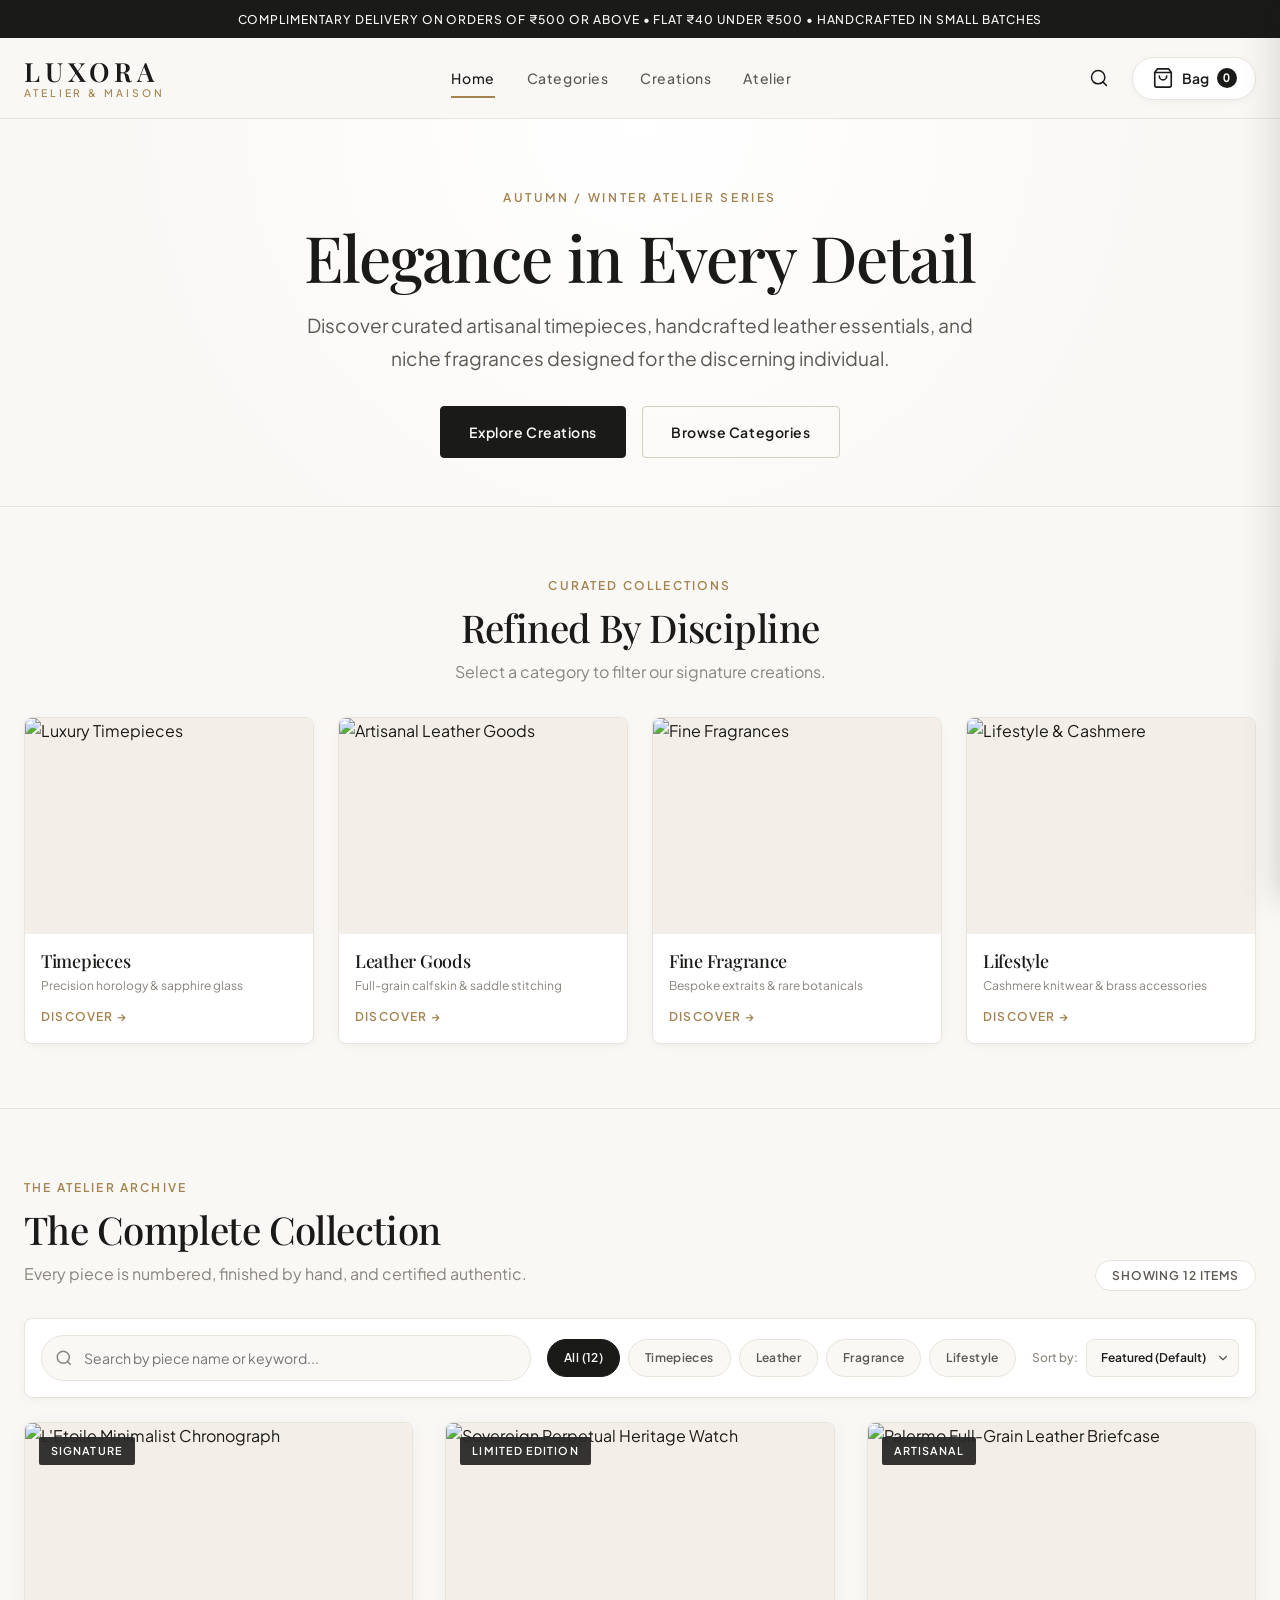
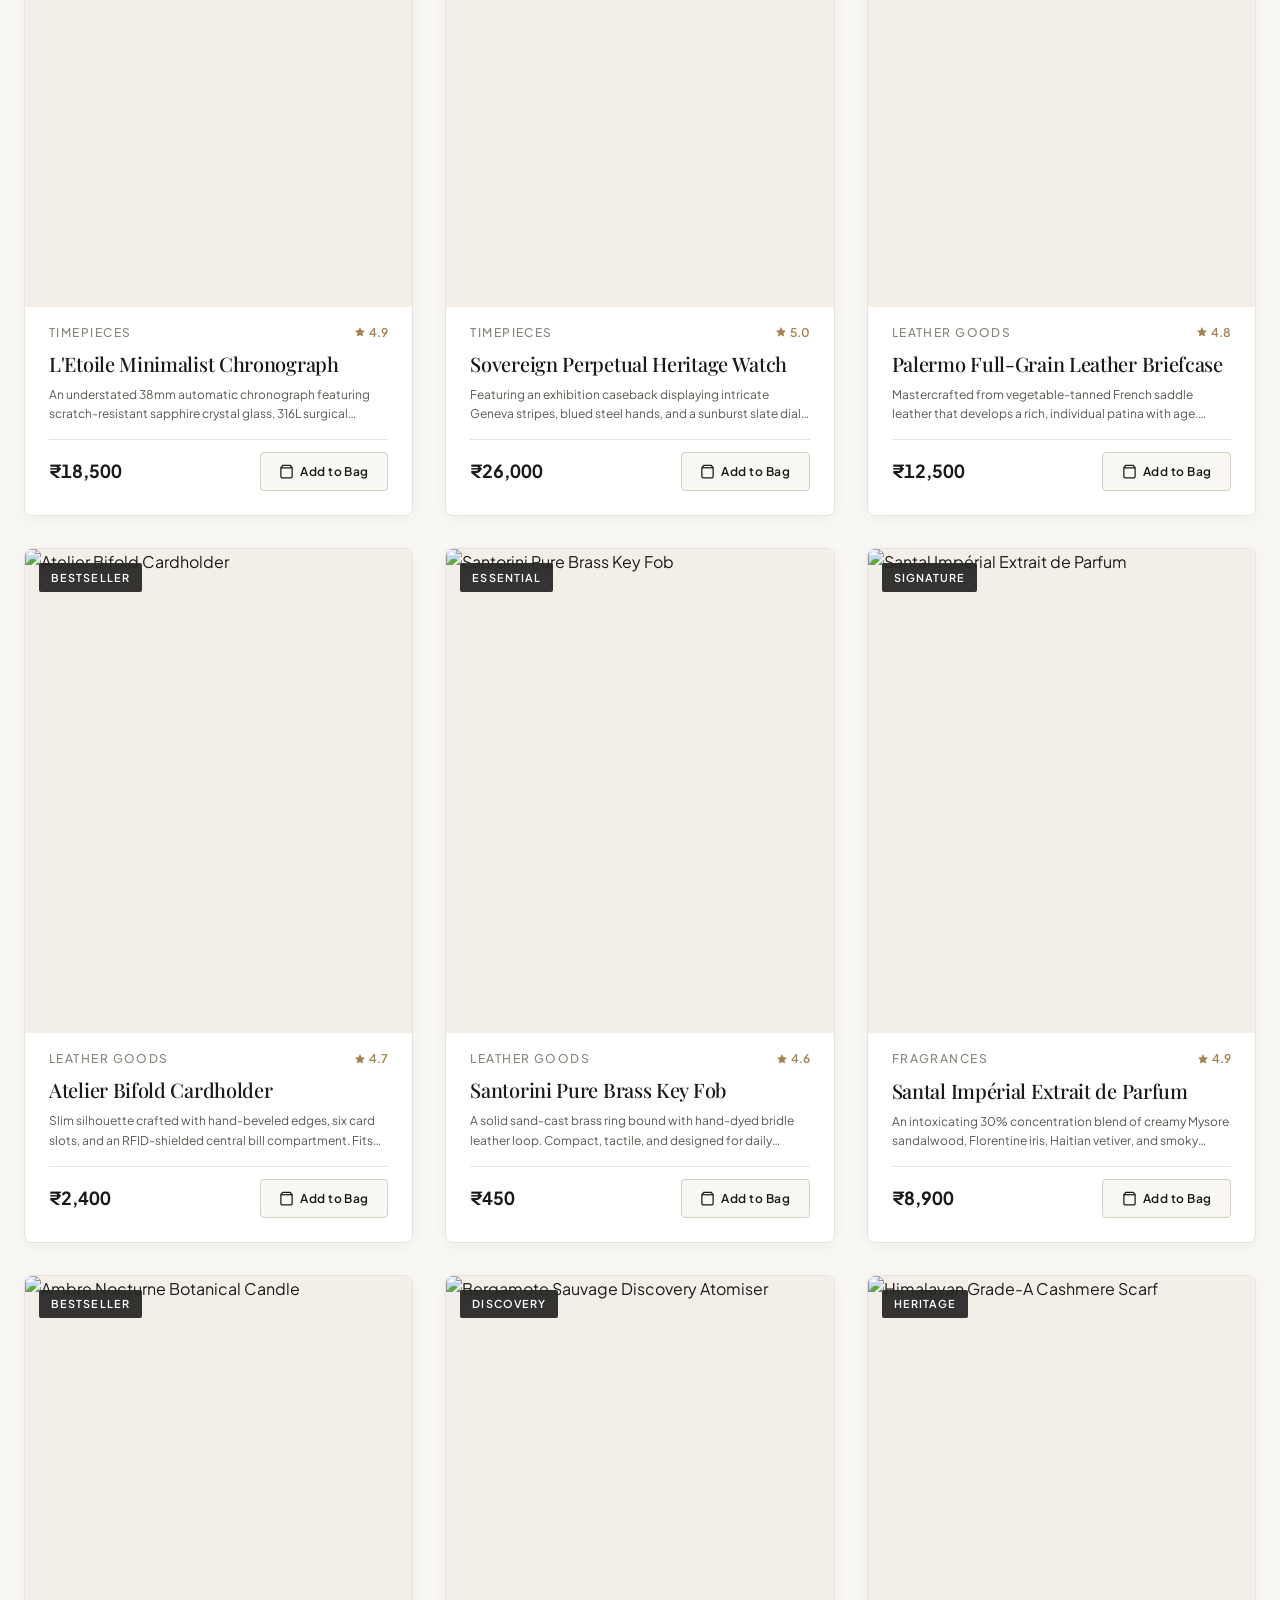
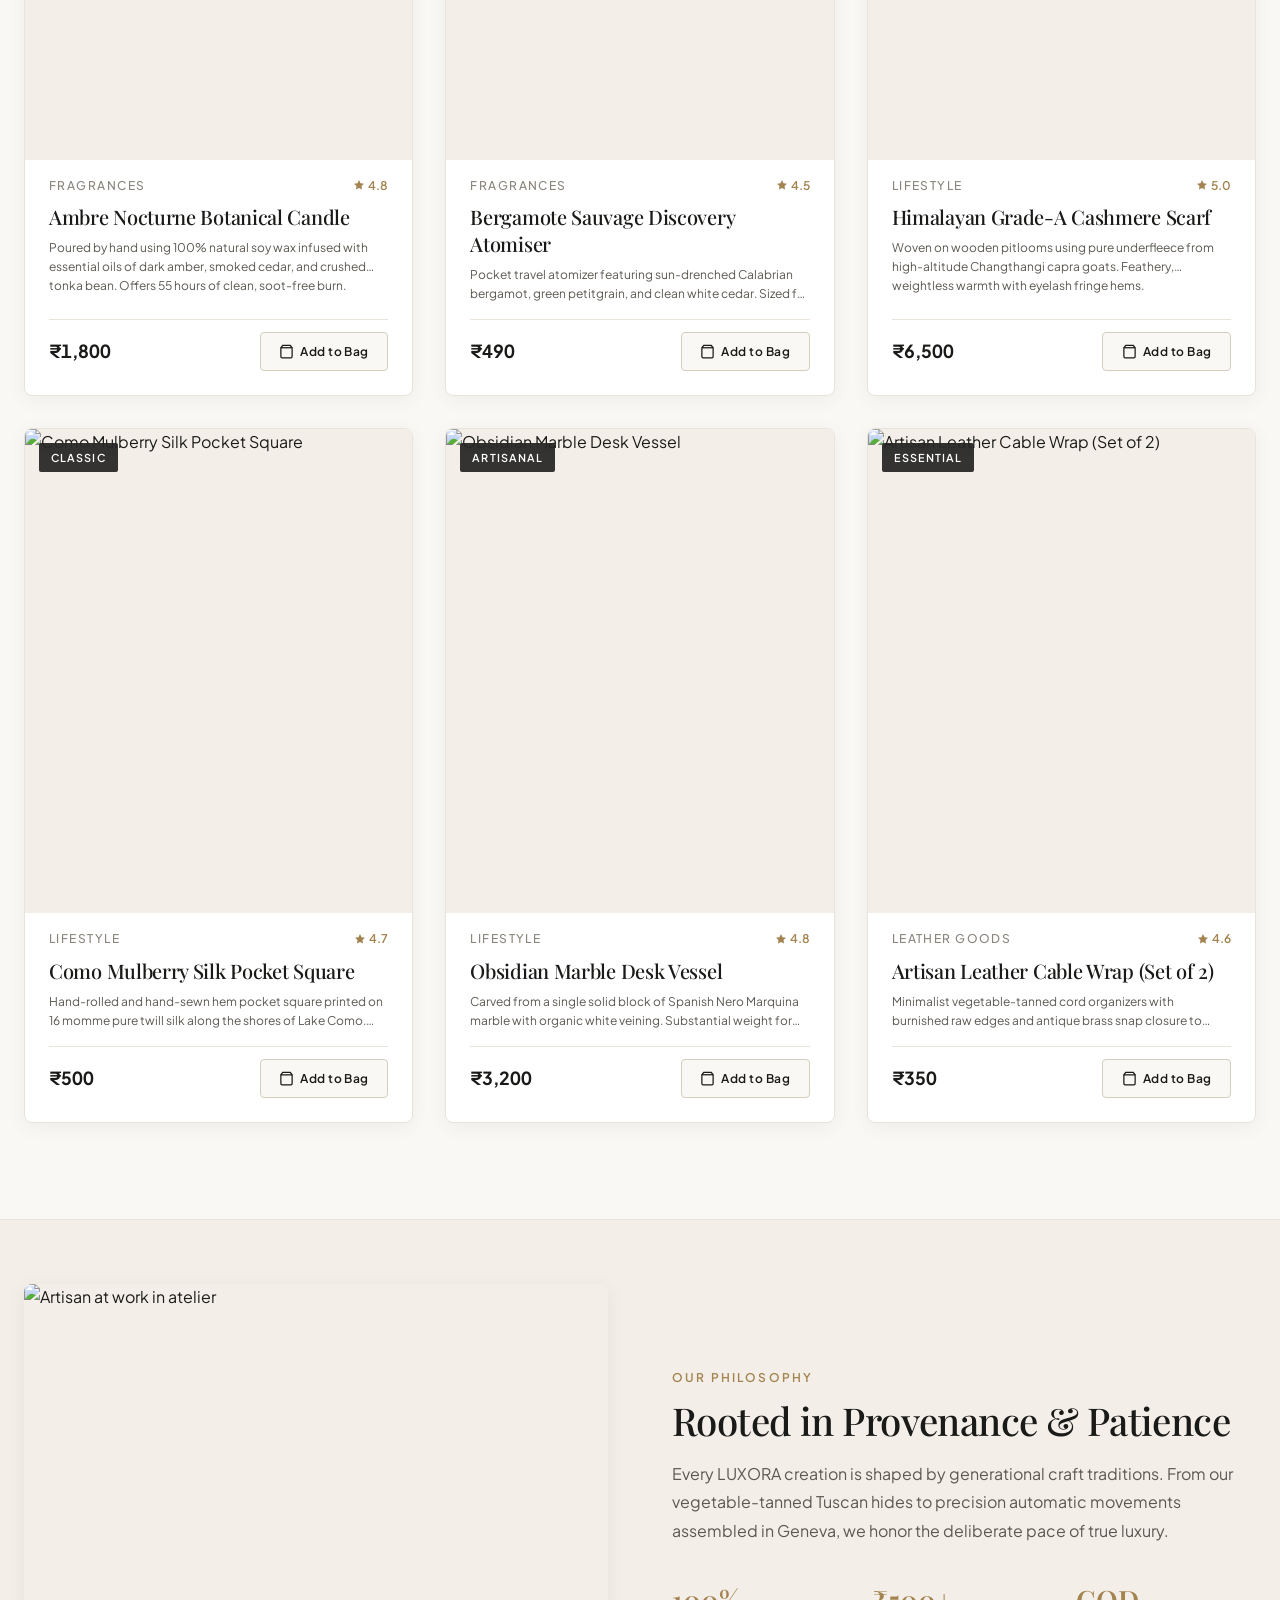
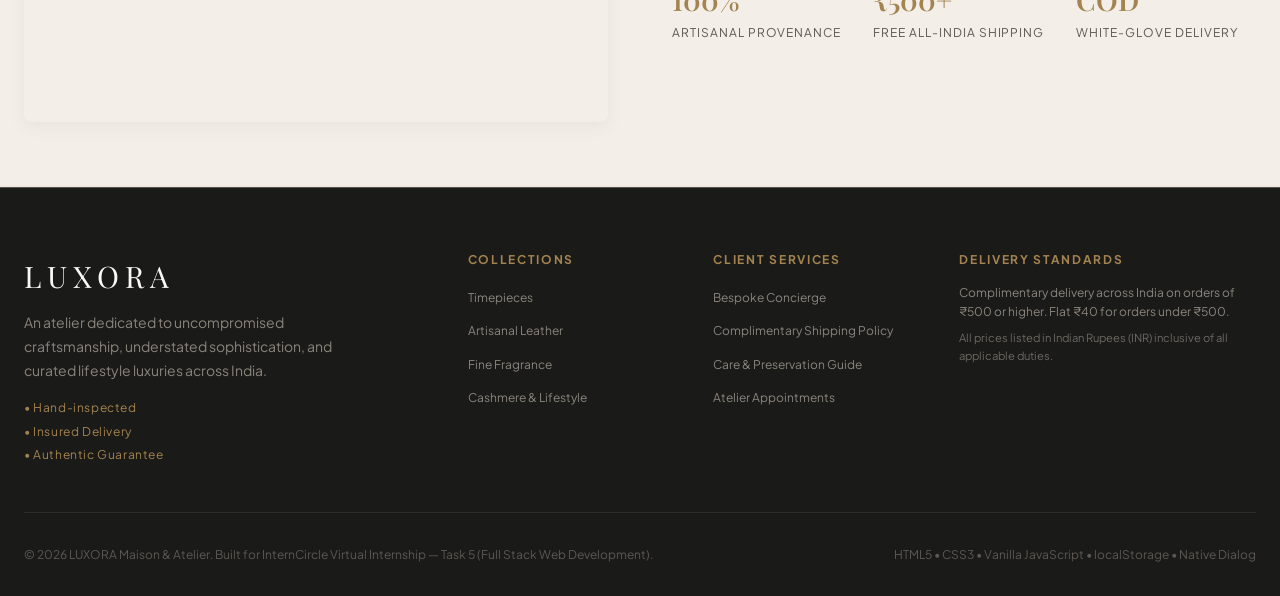
==== index.html @ 275b828b "feat: complete LUXORA luxury e-commerce application for Task 5" ====
<!DOCTYPE html>
<html lang="en">
<head>
  <meta charset="UTF-8">
  <meta name="viewport" content="width=device-width, initial-scale=1.0">
  <meta name="description" content="LUXORA — Luxury Storefront & Atelier. Discover artisanal timepieces, leather goods, fine fragrances, and lifestyle essentials.">
  <title>LUXORA — Luxury Storefront & Atelier</title>

  <!-- Google Fonts: Playfair Display (Serif) & Plus Jakarta Sans (Sans-serif) -->
  <link rel="preconnect" href="https://fonts.googleapis.com">
  <link rel="preconnect" href="https://fonts.gstatic.com" crossorigin>
  <link href="https://fonts.googleapis.com/css2?family=Playfair+Display:ital,wght@0,400..700;1,400..700&family=Plus+Jakarta+Sans:wght@300;400;500;600;700&display=swap" rel="stylesheet">

  <!-- Modular CSS Architecture -->
  <link rel="stylesheet" href="css/variables.css">
  <link rel="stylesheet" href="css/base.css">
  <link rel="stylesheet" href="css/components.css">
  <link rel="stylesheet" href="css/responsive.css">

  <!-- Application Scripts (defer ensures HTML is parsed before execution) -->
  <script src="js/products.js" defer></script>
  <script src="js/cart.js" defer></script>
  <script src="js/app.js" defer></script>
</head>
<body>

  <!-- 1. Top Announcement Bar -->
  <div class="announcement-bar" role="region" aria-label="Announcement">
    <div class="announcement-content">
      <span>Complimentary Delivery on orders of ₹500 or above &bull; Flat ₹40 under ₹500 &bull; Handcrafted in Small Batches</span>
    </div>
  </div>

  <!-- 2. Responsive Navigation Header -->
  <header class="site-header" id="site-header">
    <div class="header-container">
      
      <!-- Mobile Menu Toggle Button -->
      <button id="mobile-menu-btn" class="mobile-menu-btn" aria-label="Toggle navigation menu" aria-expanded="false" type="button">
        <span class="hamburger-bar"></span>
        <span class="hamburger-bar"></span>
        <span class="hamburger-bar"></span>
      </button>

      <!-- Brand Logo -->
      <div class="brand-wrapper">
        <a href="#catalog" class="brand-logo" aria-label="LUXORA Home">
          <span class="brand-title">LUXORA</span>
          <span class="brand-subtitle">Atelier & Maison</span>
        </a>
      </div>

      <!-- Main Navigation Menu -->
      <nav id="main-nav" class="main-nav" aria-label="Main Navigation">
        <a href="#hero" class="nav-link active">Home</a>
        <a href="#categories" class="nav-link">Categories</a>
        <a href="#catalog" class="nav-link">Creations</a>
        <a href="#atelier-story" class="nav-link">Atelier</a>
      </nav>

      <!-- Header Actions: Search trigger & Cart Button -->
      <div class="header-actions">
        <!-- Quick Jump to Search -->
        <a href="#catalog-controls" class="action-btn search-trigger-btn" aria-label="Jump to search products">
          <svg width="20" height="20" viewBox="0 0 24 24" fill="none" stroke="currentColor" stroke-width="1.8" stroke-linecap="round" stroke-linejoin="round" aria-hidden="true">
            <circle cx="11" cy="11" r="8"></circle>
            <line x1="21" y1="21" x2="16.65" y2="16.65"></line>
          </svg>
        </a>

        <!-- Shopping Cart Trigger Button -->
        <button id="cart-toggle-btn" class="cart-btn" aria-label="Open Shopping Bag" aria-haspopup="dialog" type="button">
          <svg class="cart-icon" width="22" height="22" viewBox="0 0 24 24" fill="none" stroke="currentColor" stroke-width="1.8" stroke-linecap="round" stroke-linejoin="round" aria-hidden="true">
            <path d="M6 2L3 6v14a2 2 0 0 0 2 2h14a2 2 0 0 0 2-2V6l-3-4z"></path>
            <line x1="3" y1="6" x2="21" y2="6"></line>
            <path d="M16 10a4 4 0 0 1-8 0"></path>
          </svg>
          <span class="cart-btn-label">Bag</span>
          <span id="cart-count-badge" class="cart-badge" aria-live="polite">0</span>
        </button>
      </div>

    </div>
  </header>

  <!-- Main Content Landmark -->
  <main class="main-content">
    
    <!-- 3. Premium Hero Section -->
    <section class="hero-section" id="hero" aria-labelledby="hero-title">
      <div class="hero-container">
        <span class="hero-eyebrow">Autumn / Winter Atelier Series</span>
        <h1 id="hero-title" class="hero-title">Elegance in Every Detail</h1>
        <p class="hero-lead">Discover curated artisanal timepieces, handcrafted leather essentials, and niche fragrances designed for the discerning individual.</p>
        <div class="hero-actions">
          <a href="#catalog" class="btn btn-primary">Explore Creations</a>
          <a href="#categories" class="btn btn-outline">Browse Categories</a>
        </div>
      </div>
    </section>

    <!-- 4. Featured Categories Showcase -->
    <section class="categories-section" id="categories" aria-labelledby="categories-title">
      <div class="section-container">
        <div class="section-header center">
          <span class="section-eyebrow">Curated Collections</span>
          <h2 id="categories-title" class="section-title">Refined By Discipline</h2>
          <p class="section-subtitle">Select a category to filter our signature creations.</p>
        </div>

        <div class="categories-grid">
          <button class="category-card" data-category="Timepieces" type="button">
            <div class="category-card-img-wrap">
              <img src="https://images.unsplash.com/photo-1522335789203-aabd1fc54bc9?auto=format&fit=crop&w=700&q=80" alt="Luxury Timepieces" loading="lazy">
            </div>
            <div class="category-card-content">
              <h3>Timepieces</h3>
              <p>Precision horology & sapphire glass</p>
              <span class="category-link">Discover &rarr;</span>
            </div>
          </button>

          <button class="category-card" data-category="Leather Goods" type="button">
            <div class="category-card-img-wrap">
              <img src="https://images.unsplash.com/photo-1548036328-c9fa89d128fa?auto=format&fit=crop&w=700&q=80" alt="Artisanal Leather Goods" loading="lazy">
            </div>
            <div class="category-card-content">
              <h3>Leather Goods</h3>
              <p>Full-grain calfskin & saddle stitching</p>
              <span class="category-link">Discover &rarr;</span>
            </div>
          </button>

          <button class="category-card" data-category="Fragrances" type="button">
            <div class="category-card-img-wrap">
              <img src="https://images.unsplash.com/photo-1592945403244-b3fbafd7f539?auto=format&fit=crop&w=700&q=80" alt="Fine Fragrances" loading="lazy">
            </div>
            <div class="category-card-content">
              <h3>Fine Fragrance</h3>
              <p>Bespoke extraits & rare botanicals</p>
              <span class="category-link">Discover &rarr;</span>
            </div>
          </button>

          <button class="category-card" data-category="Lifestyle" type="button">
            <div class="category-card-img-wrap">
              <img src="https://images.unsplash.com/photo-1576566588028-4147f3842f27?auto=format&fit=crop&w=700&q=80" alt="Lifestyle & Cashmere" loading="lazy">
            </div>
            <div class="category-card-content">
              <h3>Lifestyle</h3>
              <p>Cashmere knitwear & brass accessories</p>
              <span class="category-link">Discover &rarr;</span>
            </div>
          </button>
        </div>
      </div>
    </section>

    <!-- 5. Product Catalogue Section -->
    <section class="catalog-section" id="catalog" aria-labelledby="catalog-title">
      <div class="section-container">
        
        <div class="catalog-header-wrap">
          <div>
            <span class="section-eyebrow">The Atelier Archive</span>
            <h2 id="catalog-title" class="section-title">The Complete Collection</h2>
            <p class="section-subtitle">Every piece is numbered, finished by hand, and certified authentic.</p>
          </div>
          <div class="catalog-stats">
            <span id="product-count-display" class="product-count-pill">Showing 12 items</span>
          </div>
        </div>

        <!-- 7, 8, 9. Search, Category Filter, and Price Sorting Toolbar -->
        <div class="catalog-controls" id="catalog-controls">
          
          <!-- Search input -->
          <div class="search-box-wrap">
            <svg class="search-icon" width="18" height="18" viewBox="0 0 24 24" fill="none" stroke="currentColor" stroke-width="2" aria-hidden="true">
              <circle cx="11" cy="11" r="8"></circle>
              <line x1="21" y1="21" x2="16.65" y2="16.65"></line>
            </svg>
            <input 
              type="search" 
              id="product-search-input" 
              class="search-input" 
              placeholder="Search by piece name or keyword..." 
              aria-label="Search creations"
              autocomplete="off"
            >
            <button id="search-clear-btn" class="search-clear-btn" aria-label="Clear search" type="button" style="display: none;">
              &times;
            </button>
          </div>

          <!-- Category filter chips -->
          <div class="filter-chips-wrap" role="group" aria-label="Filter by category">
            <button class="filter-chip active" data-category="all" type="button">All (12)</button>
            <button class="filter-chip" data-category="Timepieces" type="button">Timepieces</button>
            <button class="filter-chip" data-category="Leather Goods" type="button">Leather</button>
            <button class="filter-chip" data-category="Fragrances" type="button">Fragrance</button>
            <button class="filter-chip" data-category="Lifestyle" type="button">Lifestyle</button>
          </div>

          <!-- Price Sorting -->
          <div class="sort-box-wrap">
            <label for="price-sort-select" class="sort-label">Sort by:</label>
            <select id="price-sort-select" class="sort-select" aria-label="Sort products by price">
              <option value="featured">Featured (Default)</option>
              <option value="price-asc">Price: Low to High</option>
              <option value="price-desc">Price: High to Low</option>
              <option value="rating-desc">Highest Rated</option>
            </select>
          </div>

        </div>

        <!-- Active Filter Status & Reset -->
        <div id="filter-status-bar" class="filter-status-bar" style="display: none;">
          <span id="filter-status-text">Active filters:</span>
          <button id="reset-filters-btn" class="reset-link-btn" type="button">Clear all filters</button>
        </div>

        <!-- Dynamic Product Grid: Populated via JavaScript (Requirement 1, 2) -->
        <div id="product-grid" class="product-grid" role="region" aria-label="Product Catalog">
          <!-- Rendered dynamically by js/app.js -->
        </div>

        <!-- Empty Results View (shown when search/filter returns zero products) -->
        <div id="empty-catalog-view" class="empty-catalog-view" style="display: none;">
          <div class="empty-catalog-icon" aria-hidden="true">
            <svg width="48" height="48" viewBox="0 0 24 24" fill="none" stroke="currentColor" stroke-width="1.5">
              <circle cx="11" cy="11" r="8"></circle>
              <line x1="21" y1="21" x2="16.65" y2="16.65"></line>
              <line x1="8" y1="11" x2="14" y2="11"></line>
            </svg>
          </div>
          <h3 class="empty-catalog-title">No matching creations found</h3>
          <p class="empty-catalog-desc">We could not find any items matching your search or filter criteria. Try adjusting your query or resetting filters.</p>
          <button id="catalog-reset-btn" class="btn btn-outline" type="button">Reset All Filters</button>
        </div>

      </div>
    </section>

    <!-- Atelier Craftsmanship Editorial Story -->
    <section class="atelier-story-section" id="atelier-story" aria-labelledby="story-title">
      <div class="section-container">
        <div class="story-layout">
          <div class="story-image-wrap">
            <img src="https://images.unsplash.com/photo-1513094735237-8f2714d57c13?auto=format&fit=crop&w=900&q=80" alt="Artisan at work in atelier" loading="lazy">
          </div>
          <div class="story-content">
            <span class="section-eyebrow">Our Philosophy</span>
            <h2 id="story-title" class="section-title">Rooted in Provenance & Patience</h2>
            <p>Every LUXORA creation is shaped by generational craft traditions. From our vegetable-tanned Tuscan hides to precision automatic movements assembled in Geneva, we honor the deliberate pace of true luxury.</p>
            <div class="story-badges">
              <div class="story-badge-item">
                <span class="badge-num">100%</span>
                <span class="badge-label">Artisanal Provenance</span>
              </div>
              <div class="story-badge-item">
                <span class="badge-num">₹500+</span>
                <span class="badge-label">Free All-India Shipping</span>
              </div>
              <div class="story-badge-item">
                <span class="badge-num">COD</span>
                <span class="badge-label">White-Glove Delivery</span>
              </div>
            </div>
          </div>
        </div>
      </div>
    </section>

  </main>

  <!-- 10. Slide-Out Shopping Cart Drawer -->
  <div id="cart-overlay" class="cart-overlay" aria-hidden="true"></div>
  
  <aside id="cart-drawer" class="cart-drawer" aria-labelledby="cart-drawer-title" aria-modal="true" role="dialog" aria-hidden="true">
    
    <!-- Drawer Header -->
    <div class="drawer-header">
      <div class="drawer-header-title">
        <h2 id="cart-drawer-title" class="drawer-title">Shopping Bag</h2>
        <span id="drawer-item-count" class="drawer-count">(0 items)</span>
      </div>
      <button id="cart-close-btn" class="close-icon-btn" aria-label="Close Shopping Bag" type="button">
        &times;
      </button>
    </div>

    <!-- Free Delivery Calculation Motivation Bar (Threshold: ₹500) -->
    <div id="free-delivery-banner" class="delivery-progress-banner">
      <p id="free-delivery-text" class="delivery-text">Add items to unlock complimentary delivery</p>
      <div class="progress-track" aria-hidden="true">
        <div id="delivery-progress-bar" class="progress-fill" style="width: 0%;"></div>
      </div>
    </div>

    <!-- Scrollable Cart Line Items Container (Populated via JS) -->
    <div id="cart-items-container" class="cart-items-container" role="region" aria-label="Cart items list">
      <!-- Line items dynamically rendered by js/cart.js -->
    </div>

    <!-- 11. Empty Cart State View -->
    <div id="empty-cart-view" class="empty-cart-view">
      <div class="empty-icon-circle" aria-hidden="true">
        <svg width="40" height="40" viewBox="0 0 24 24" fill="none" stroke="currentColor" stroke-width="1.5">
          <path d="M6 2L3 6v14a2 2 0 0 0 2 2h14a2 2 0 0 0 2-2V6l-3-4z"></path>
          <line x1="3" y1="6" x2="21" y2="6"></line>
          <path d="M16 10a4 4 0 0 1-8 0"></path>
        </svg>
      </div>
      <h3 class="empty-title">Your Bag is Empty</h3>
      <p class="empty-message">Explore our curated collections of timepieces, leather goods, and fragrances to add items to your bag.</p>
      <button id="explore-btn" class="btn btn-outline" type="button">Discover Creations</button>
    </div>

    <!-- 11. Cart Summary Footer -->
    <div id="cart-footer" class="cart-footer">
      <div class="summary-line">
        <span class="summary-label">Subtotal</span>
        <span id="cart-subtotal" class="summary-value">₹0</span>
      </div>
      <div class="summary-line">
        <span class="summary-label">Estimated Delivery</span>
        <span id="cart-delivery" class="summary-value">₹0</span>
      </div>
      <div class="summary-divider"></div>
      <div class="summary-line grand-total-line">
        <span class="grand-total-label">Grand Total</span>
        <span id="cart-grand-total" class="grand-total-value">₹0</span>
      </div>
      <p class="delivery-note" id="delivery-note">Free delivery applies to orders ₹500 and above (₹40 under ₹500).</p>

      <button id="checkout-btn" class="btn btn-primary btn-block" type="button">
        Proceed to Checkout
      </button>
    </div>

  </aside>

  <!-- 6. Product Detail Preview Modal (HTML5 Dialog) -->
  <dialog id="product-detail-dialog" class="detail-dialog" aria-labelledby="detail-title">
    <div class="detail-dialog-inner">
      <button id="detail-close-btn" class="close-icon-btn dialog-close-pos" aria-label="Close product preview" type="button">&times;</button>
      
      <div class="detail-dialog-body" id="detail-dialog-content">
        <!-- Rendered dynamically when clicking on a card -->
      </div>
    </div>
  </dialog>

  <!-- 12. Native HTML5 Checkout Preview Dialog Modal -->
  <dialog id="checkout-dialog" class="checkout-modal" aria-labelledby="dialog-title">
    <div class="dialog-content">
      
      <div class="dialog-header">
        <div>
          <span class="dialog-eyebrow">Review & Confirm</span>
          <h2 id="dialog-title" class="dialog-title">Checkout Preview</h2>
        </div>
        <button id="dialog-close-btn" class="close-icon-btn" aria-label="Close checkout preview" type="button">
          &times;
        </button>
      </div>

      <!-- Demo Only Notice -->
      <div class="demo-notice-banner" role="alert">
        <svg width="18" height="18" viewBox="0 0 24 24" fill="none" stroke="currentColor" stroke-width="2" aria-hidden="true">
          <circle cx="12" cy="12" r="10"></circle>
          <line x1="12" y1="8" x2="12" y2="12"></line>
          <line x1="12" y1="16" x2="12.01" y2="16"></line>
        </svg>
        <span><strong>Demonstration Mode:</strong> Simulated checkout for InternCircle Task 5. No real payment or financial details are required.</span>
      </div>

      <div class="dialog-body" id="checkout-body">
        
        <!-- Order Summary Breakdown -->
        <section class="checkout-section" aria-labelledby="summary-heading">
          <h3 id="summary-heading" class="section-subheading">Order Items Review</h3>
          <div id="checkout-items-summary" class="checkout-items-list" role="region" aria-label="Order items breakdown">
            <!-- Dynamically populated with items, quantities, line totals -->
          </div>
          
          <div class="checkout-totals-card">
            <div class="summary-line">
              <span>Items Subtotal (<span id="modal-item-count">0</span> items)</span>
              <span id="modal-subtotal">₹0</span>
            </div>
            <div class="summary-line">
              <span>Delivery Fee</span>
              <span id="modal-delivery">₹0</span>
            </div>
            <div class="summary-divider"></div>
            <div class="summary-line grand-total-line">
              <span>Payable Total</span>
              <span id="modal-grand-total" class="grand-total-value">₹0</span>
            </div>
          </div>
        </section>

        <!-- Shipping Destination Form (Strictly NO payment/card data requested) -->
        <section class="checkout-section" aria-labelledby="shipping-heading">
          <h3 id="shipping-heading" class="section-subheading">Concierge Delivery Details</h3>
          <form id="checkout-form" class="checkout-form" novalidate>
            
            <div class="form-row">
              <div class="form-group">
                <label for="customer-name">Full Name <span class="required-star">*</span></label>
                <input type="text" id="customer-name" name="name" placeholder="e.g. Aanya Sharma" required autocomplete="name">
                <span class="field-error" id="name-error" aria-live="polite"></span>
              </div>
              <div class="form-group">
                <label for="customer-phone">Contact Number (10 digits) <span class="required-star">*</span></label>
                <input type="tel" id="customer-phone" name="phone" placeholder="9876543210" required pattern="[0-9]{10}" autocomplete="tel">
                <span class="field-error" id="phone-error" aria-live="polite"></span>
              </div>
            </div>

            <div class="form-group">
              <label for="customer-address">Street Address <span class="required-star">*</span></label>
              <input type="text" id="customer-address" name="address" placeholder="e.g. Flat 402, Royal Palms, MG Road" required autocomplete="street-address">
              <span class="field-error" id="address-error" aria-live="polite"></span>
            </div>

            <div class="form-row">
              <div class="form-group">
                <label for="customer-city">City <span class="required-star">*</span></label>
                <input type="text" id="customer-city" name="city" placeholder="e.g. Mumbai" required autocomplete="address-level2">
                <span class="field-error" id="city-error" aria-live="polite"></span>
              </div>
              <div class="form-group">
                <label for="customer-pincode">Postal PIN Code (6 digits) <span class="required-star">*</span></label>
                <input type="text" id="customer-pincode" name="pincode" placeholder="400001" pattern="[0-9]{6}" maxlength="6" required autocomplete="postal-code">
                <span class="field-error" id="pincode-error" aria-live="polite"></span>
              </div>
            </div>

            <div class="payment-method-badge">
              <svg width="20" height="20" viewBox="0 0 24 24" fill="none" stroke="currentColor" stroke-width="1.8">
                <rect x="2" y="5" width="20" height="14" rx="2"></rect>
                <line x1="2" y1="10" x2="22" y2="10"></line>
              </svg>
              <div>
                <strong>Payment Method:</strong>
                <p>Complimentary White-Glove Cash on Delivery (Pay upon arrival after inspecting your items).</p>
              </div>
            </div>

            <button type="submit" id="confirm-order-btn" class="btn btn-primary btn-block">
              Confirm & Place Demo Order
            </button>
          </form>
        </section>

      </div>

      <!-- 13. Order Confirmation State -->
      <div id="order-success-state" class="order-success-state" style="display: none;">
        <div class="success-icon-circle">
          <svg width="48" height="48" viewBox="0 0 24 24" fill="none" stroke="currentColor" stroke-width="2">
            <polyline points="20 6 9 17 4 12"></polyline>
          </svg>
        </div>
        <h3 class="success-title">Order Confirmed</h3>
        <p class="success-subtitle">Thank you for curating with LUXORA. Your reservation <span id="order-reference-id" class="order-id">#LX-8921</span> has been placed successfully.</p>
        
        <div class="order-receipt-summary" id="order-receipt-summary">
          <!-- Populated dynamically with delivery address and confirmed total -->
        </div>

        <p class="success-note">This is a demonstration order for InternCircle Task 5. Your shopping cart has been cleared.</p>
        <button id="success-dismiss-btn" class="btn btn-primary" type="button">Continue Shopping</button>
      </div>

    </div>
  </dialog>

  <!-- Toast Notification Feedback Container -->
  <div id="toast-container" class="toast-container" aria-live="assertive" aria-atomic="true"></div>

  <!-- 14. Professional Footer -->
  <footer class="site-footer">
    <div class="footer-container">
      <div class="footer-grid">
        <div class="footer-col brand-col">
          <span class="footer-brand-title">LUXORA</span>
          <p class="footer-description">An atelier dedicated to uncompromised craftsmanship, understated sophistication, and curated lifestyle luxuries across India.</p>
          <div class="footer-assurance">
            <span>&bull; Hand-inspected</span>
            <span>&bull; Insured Delivery</span>
            <span>&bull; Authentic Guarantee</span>
          </div>
        </div>

        <div class="footer-col">
          <h4 class="footer-heading">Collections</h4>
          <ul class="footer-links">
            <li><a href="#catalog" class="footer-cat-link" data-cat="Timepieces">Timepieces</a></li>
            <li><a href="#catalog" class="footer-cat-link" data-cat="Leather Goods">Artisanal Leather</a></li>
            <li><a href="#catalog" class="footer-cat-link" data-cat="Fragrances">Fine Fragrance</a></li>
            <li><a href="#catalog" class="footer-cat-link" data-cat="Lifestyle">Cashmere & Lifestyle</a></li>
          </ul>
        </div>

        <div class="footer-col">
          <h4 class="footer-heading">Client Services</h4>
          <ul class="footer-links">
            <li><a href="#hero">Bespoke Concierge</a></li>
            <li><a href="#hero">Complimentary Shipping Policy</a></li>
            <li><a href="#hero">Care & Preservation Guide</a></li>
            <li><a href="#hero">Atelier Appointments</a></li>
          </ul>
        </div>

        <div class="footer-col">
          <h4 class="footer-heading">Delivery Standards</h4>
          <p class="footer-text">Complimentary delivery across India on orders of ₹500 or higher. Flat ₹40 for orders under ₹500.</p>
          <p class="footer-subtext">All prices listed in Indian Rupees (INR) inclusive of all applicable duties.</p>
        </div>
      </div>

      <div class="footer-bottom">
        <p>&copy; 2026 LUXORA Maison & Atelier. Built for InternCircle Virtual Internship — Task 5 (Full Stack Web Development).</p>
        <p class="footer-tech-stack">HTML5 &bull; CSS3 &bull; Vanilla JavaScript &bull; localStorage &bull; Native Dialog</p>
      </div>
    </div>
  </footer>

</body>
</html>
---- css/variables.css ----
/**
 * LUXORA — Design Tokens & Variables
 * Establishes the "Quiet Luxury" aesthetic: warm ivory canvas, charcoal accents,
 * burnished champagne gold highlights, and editorial typography.
 */

:root {
  /* --- Color Palette --- */
  --color-canvas: #FAF8F5;          /* Warm Ivory / Alabaster Background */
  --color-canvas-alt: #F3EFE8;      /* Slightly deeper ivory for contrast sections */
  --color-surface: #FFFFFF;         /* Pure crisp white for cards and drawer panels */
  --color-surface-hover: #FCFBF9;   /* Subtle surface hover state */
  
  --color-text-primary: #1A1A18;    /* Deep Charcoal Noir (softer than #000000) */
  --color-text-secondary: #5C5852;  /* Muted Warm Charcoal for subtitles */
  --color-text-muted: #8A857D;      /* Soft Taupe Gray for metadata & placeholders */
  
  --color-accent: #A38350;          /* Burnished Champagne Gold / Bronze */
  --color-accent-hover: #8A6D3E;    /* Darkened bronze on active/hover */
  --color-accent-subtle: #F7F3EB;   /* 10% Gold tint for badges & pills */
  
  --color-border: #E8E4DC;          /* Hairline Warm Gray border */
  --color-border-dark: #D4CEBF;     /* Stronger border for active inputs */
  
  --color-success: #3A6346;         /* Heritage Forest Olive */
  --color-success-bg: #EEF4F0;      /* Soft sage background */
  --color-error: #B33A3A;           /* Refined crimson for validation errors */
  --color-error-bg: #FDF2F2;        /* Subtle crimson background */

  /* --- Typography --- */
  --font-serif: 'Playfair Display', Georgia, serif;
  --font-sans: 'Plus Jakarta Sans', -apple-system, BlinkMacSystemFont, 'Segoe UI', Roboto, sans-serif;
  
  /* Type Scale */
  --text-xs: 0.75rem;    /* 12px */
  --text-sm: 0.875rem;   /* 14px */
  --text-base: 1rem;     /* 16px */
  --text-lg: 1.125rem;   /* 18px */
  --text-xl: 1.25rem;    /* 20px */
  --text-2xl: 1.5rem;    /* 24px */
  --text-3xl: 2rem;      /* 32px */
  --text-4xl: 2.75rem;   /* 44px */
  --text-5xl: 3.5rem;    /* 56px */

  /* --- Spacing Scale --- */
  --space-1: 0.25rem;    /* 4px */
  --space-2: 0.5rem;     /* 8px */
  --space-3: 0.75rem;    /* 12px */
  --space-4: 1rem;       /* 16px */
  --space-5: 1.5rem;     /* 24px */
  --space-6: 2rem;       /* 32px */
  --space-8: 3rem;       /* 48px */
  --space-10: 4rem;      /* 64px */
  --space-14: 6rem;      /* 96px */

  /* --- Border Radii (Restrained luxury) --- */
  --radius-xs: 2px;
  --radius-sm: 4px;
  --radius-md: 8px;
  --radius-lg: 12px;
  --radius-full: 9999px;

  /* --- Shadows (Ambient, diffuse, non-harsh) --- */
  --shadow-subtle: 0 2px 8px rgba(26, 26, 24, 0.04);
  --shadow-card: 0 4px 20px rgba(26, 26, 24, 0.05);
  --shadow-card-hover: 0 12px 36px rgba(26, 26, 24, 0.09);
  --shadow-drawer: -8px 0 32px rgba(26, 26, 24, 0.12);
  --shadow-dialog: 0 24px 60px rgba(26, 26, 24, 0.2);

  /* --- Transitions & Timing --- */
  --transition-fast: 0.18s ease;
  --transition-normal: 0.28s cubic-bezier(0.16, 1, 0.3, 1);
  --transition-smooth: 0.4s cubic-bezier(0.16, 1, 0.3, 1);

  /* --- Layout Constrains --- */
  --container-max: 1280px;
  --header-height: 80px;
  --drawer-width: 440px;
}
---- css/base.css ----
/**
 * LUXORA — Base Styles & Typography Reset
 * Clean foundations, CSS reset, layout containers, and editorial heading styles.
 */

/* --- CSS Reset --- */
*, *::before, *::after {
  box-sizing: border-box;
  margin: 0;
  padding: 0;
}

html {
  font-size: 16px;
  scroll-behavior: smooth;
  -webkit-text-size-adjust: 100%;
}

body {
  background-color: var(--color-canvas);
  color: var(--color-text-primary);
  font-family: var(--font-sans);
  font-weight: 400;
  line-height: 1.6;
  min-height: 100vh;
  display: flex;
  flex-direction: column;
  overflow-x: hidden;
  text-rendering: optimizeLegibility;
  -webkit-font-smoothing: antialiased;
  -moz-osx-font-smoothing: grayscale;
}

/* Ensure main takes full available height */
.main-content {
  flex: 1 0 auto;
}

/* --- Base Typography --- */
h1, h2, h3, h4, h5, h6 {
  font-family: var(--font-serif);
  color: var(--color-text-primary);
  font-weight: 500;
  line-height: 1.25;
  letter-spacing: -0.015em;
}

p {
  color: var(--color-text-secondary);
}

a {
  color: inherit;
  text-decoration: none;
  transition: color var(--transition-fast);
}

button, input, select, textarea {
  font: inherit;
  color: inherit;
  border: none;
  background: none;
}

button {
  cursor: pointer;
}

img {
  max-width: 100%;
  height: auto;
  display: block;
}

/* Tabular numbers for price alignment in lists and carts */
.price-tag, 
.summary-value, 
.grand-total-value,
.cart-badge,
.cart-qty-val {
  font-feature-settings: "tnum" 1, "cv01" 1;
}

/* Focus States for Keyboard Accessibility */
:focus-visible {
  outline: 2px solid var(--color-accent);
  outline-offset: 3px;
}

/* --- Layout Containers & Section Utilities --- */
.section-container {
  width: 100%;
  max-width: var(--container-max);
  margin: 0 auto;
  padding: 0 var(--space-5);
}

.section-header {
  margin-bottom: var(--space-6);
}

.section-header.center {
  text-align: center;
  max-width: 680px;
  margin-left: auto;
  margin-right: auto;
}

.section-eyebrow {
  display: inline-block;
  font-size: var(--text-xs);
  text-transform: uppercase;
  letter-spacing: 0.18em;
  color: var(--color-accent);
  font-weight: 600;
  margin-bottom: var(--space-2);
}

.section-title {
  font-size: clamp(1.75rem, 3vw, 2.5rem);
  margin-bottom: var(--space-2);
}

.section-subtitle {
  font-size: var(--text-base);
  color: var(--color-text-muted);
}

/* --- Common Button Styles --- */
.btn {
  display: inline-flex;
  align-items: center;
  justify-content: center;
  padding: 0.85rem 1.75rem;
  font-size: var(--text-sm);
  font-weight: 600;
  letter-spacing: 0.04em;
  border-radius: var(--radius-sm);
  transition: all var(--transition-normal);
  text-align: center;
}

.btn-primary {
  background-color: var(--color-text-primary);
  color: var(--color-canvas);
  border: 1px solid var(--color-text-primary);
}

.btn-primary:hover {
  background-color: var(--color-accent);
  border-color: var(--color-accent);
  color: #FFFFFF;
}

.btn-outline {
  background-color: transparent;
  color: var(--color-text-primary);
  border: 1px solid var(--color-border-dark);
}

.btn-outline:hover {
  border-color: var(--color-text-primary);
  background-color: var(--color-surface);
}

.btn-block {
  width: 100%;
}

.close-icon-btn {
  background: transparent;
  border: none;
  font-size: 1.75rem;
  line-height: 1;
  color: var(--color-text-secondary);
  padding: var(--space-1) var(--space-2);
  border-radius: var(--radius-sm);
  transition: all var(--transition-fast);
}

.close-icon-btn:hover {
  color: var(--color-text-primary);
  background-color: var(--color-canvas-alt);
}
---- css/components.css ----
/**
 * LUXORA — UI Components
 * Complete styling for announcement bar, header, hero, category cards, product catalog,
 * search & filters, shopping cart drawer, native dialogs, and toast notifications.
 */

/* ==========================================================================
   1. Announcement Bar
   ========================================================================== */
.announcement-bar {
  background-color: var(--color-text-primary);
  color: var(--color-canvas);
  font-size: var(--text-xs);
  letter-spacing: 0.08em;
  text-transform: uppercase;
  padding: 0.6rem var(--space-4);
  text-align: center;
  position: relative;
  z-index: 40;
}

.announcement-content span {
  font-weight: 500;
}

/* ==========================================================================
   2. Site Header & Navigation
   ========================================================================== */
.site-header {
  position: sticky;
  top: 0;
  background-color: rgba(250, 248, 245, 0.94);
  backdrop-filter: blur(12px);
  -webkit-backdrop-filter: blur(12px);
  border-bottom: 1px solid var(--color-border);
  z-index: 50;
  transition: all var(--transition-normal);
}

.header-container {
  max-width: var(--container-max);
  margin: 0 auto;
  padding: 0 var(--space-5);
  height: var(--header-height);
  display: flex;
  align-items: center;
  justify-content: space-between;
  gap: var(--space-4);
}

.brand-wrapper {
  display: flex;
  align-items: center;
}

.brand-logo {
  display: flex;
  flex-direction: column;
  line-height: 1;
}

.brand-title {
  font-family: var(--font-serif);
  font-size: 1.65rem;
  font-weight: 600;
  letter-spacing: 0.18em;
  color: var(--color-text-primary);
}

.brand-subtitle {
  font-size: 0.65rem;
  letter-spacing: 0.28em;
  text-transform: uppercase;
  color: var(--color-accent);
  margin-top: 3px;
  font-weight: 500;
}

.main-nav {
  display: flex;
  align-items: center;
  gap: var(--space-6);
}

.nav-link {
  font-size: var(--text-sm);
  font-weight: 500;
  color: var(--color-text-secondary);
  letter-spacing: 0.04em;
  padding: var(--space-2) 0;
  position: relative;
  transition: color var(--transition-fast);
}

.nav-link:hover,
.nav-link.active {
  color: var(--color-text-primary);
}

.nav-link.active::after {
  content: '';
  position: absolute;
  bottom: 0;
  left: 0;
  right: 0;
  height: 2px;
  background-color: var(--color-accent);
}

.header-actions {
  display: flex;
  align-items: center;
  gap: var(--space-3);
}

.action-btn {
  display: flex;
  align-items: center;
  justify-content: center;
  width: 42px;
  height: 42px;
  border-radius: var(--radius-full);
  color: var(--color-text-primary);
  transition: background-color var(--transition-fast);
}

.action-btn:hover {
  background-color: var(--color-canvas-alt);
}

/* Cart Toggle Trigger */
.cart-btn {
  display: inline-flex;
  align-items: center;
  gap: var(--space-2);
  padding: 0.6rem 1.15rem;
  background-color: var(--color-surface);
  border: 1px solid var(--color-border);
  border-radius: var(--radius-full);
  color: var(--color-text-primary);
  font-size: var(--text-sm);
  font-weight: 600;
  transition: all var(--transition-normal);
  box-shadow: var(--shadow-subtle);
}

.cart-btn:hover {
  border-color: var(--color-text-primary);
  background-color: var(--color-text-primary);
  color: #FFFFFF;
}

.cart-btn:hover .cart-badge {
  background-color: var(--color-accent);
  color: #FFFFFF;
}

.cart-icon {
  flex-shrink: 0;
}

.cart-badge {
  display: inline-flex;
  align-items: center;
  justify-content: center;
  min-width: 20px;
  height: 20px;
  padding: 0 6px;
  background-color: var(--color-text-primary);
  color: var(--color-canvas);
  font-size: 0.72rem;
  font-weight: 700;
  border-radius: var(--radius-full);
  transition: all var(--transition-fast);
}

/* Mobile Hamburger Menu */
.mobile-menu-btn {
  display: none;
  flex-direction: column;
  justify-content: center;
  gap: 5px;
  width: 40px;
  height: 40px;
  padding: 8px;
}

.hamburger-bar {
  display: block;
  width: 22px;
  height: 2px;
  background-color: var(--color-text-primary);
  transition: all var(--transition-normal);
}

/* ==========================================================================
   3. Hero Editorial Section
   ========================================================================== */
.hero-section {
  padding: var(--space-10) var(--space-5) var(--space-8);
  background: radial-gradient(circle at 50% 0%, #FFFFFF 0%, var(--color-canvas) 70%);
  text-align: center;
  border-bottom: 1px solid var(--color-border);
}

.hero-container {
  max-width: 820px;
  margin: 0 auto;
}

.hero-eyebrow {
  display: inline-block;
  font-size: var(--text-xs);
  text-transform: uppercase;
  letter-spacing: 0.22em;
  color: var(--color-accent);
  font-weight: 600;
  margin-bottom: var(--space-3);
}

.hero-title {
  font-size: clamp(2.5rem, 5.5vw, 4rem);
  font-weight: 500;
  line-height: 1.15;
  margin-bottom: var(--space-4);
  color: var(--color-text-primary);
}

.hero-lead {
  font-size: clamp(1rem, 1.8vw, 1.2rem);
  color: var(--color-text-secondary);
  line-height: 1.7;
  margin-bottom: var(--space-6);
  max-width: 680px;
  margin-left: auto;
  margin-right: auto;
}

.hero-actions {
  display: flex;
  align-items: center;
  justify-content: center;
  gap: var(--space-4);
  flex-wrap: wrap;
}

/* ==========================================================================
   4. Featured Categories Section
   ========================================================================== */
.categories-section {
  padding: var(--space-10) 0;
  border-bottom: 1px solid var(--color-border);
}

.categories-grid {
  display: grid;
  grid-template-columns: repeat(4, 1fr);
  gap: var(--space-5);
}

.category-card {
  background-color: var(--color-surface);
  border: 1px solid var(--color-border);
  border-radius: var(--radius-md);
  overflow: hidden;
  text-align: left;
  display: flex;
  flex-direction: column;
  transition: all var(--transition-normal);
  box-shadow: var(--shadow-subtle);
}

.category-card:hover {
  transform: translateY(-4px);
  border-color: var(--color-accent);
  box-shadow: var(--shadow-card-hover);
}

.category-card-img-wrap {
  width: 100%;
  aspect-ratio: 4 / 3;
  overflow: hidden;
  background-color: var(--color-canvas-alt);
}

.category-card-img-wrap img {
  width: 100%;
  height: 100%;
  object-fit: cover;
  transition: transform var(--transition-smooth);
}

.category-card:hover .category-card-img-wrap img {
  transform: scale(1.06);
}

.category-card-content {
  padding: var(--space-4);
  flex: 1;
  display: flex;
  flex-direction: column;
}

.category-card-content h3 {
  font-size: var(--text-lg);
  margin-bottom: 4px;
}

.category-card-content p {
  font-size: var(--text-xs);
  color: var(--color-text-muted);
  margin-bottom: var(--space-3);
  flex: 1;
}

.category-link {
  font-size: var(--text-xs);
  font-weight: 600;
  text-transform: uppercase;
  letter-spacing: 0.1em;
  color: var(--color-accent);
}

/* ==========================================================================
   5. Product Catalogue & Controls Toolbar
   ========================================================================== */
.catalog-section {
  padding: var(--space-10) 0 var(--space-14);
}

.catalog-header-wrap {
  display: flex;
  align-items: flex-end;
  justify-content: space-between;
  margin-bottom: var(--space-6);
  flex-wrap: wrap;
  gap: var(--space-4);
}

.product-count-pill {
  font-size: var(--text-xs);
  text-transform: uppercase;
  letter-spacing: 0.08em;
  padding: 0.45rem 1rem;
  background-color: var(--color-surface);
  border: 1px solid var(--color-border);
  border-radius: var(--radius-full);
  color: var(--color-text-secondary);
  font-weight: 600;
}

/* Catalog Controls: Search, Filter, Sort Toolbar */
.catalog-controls {
  background-color: var(--color-surface);
  border: 1px solid var(--color-border);
  border-radius: var(--radius-md);
  padding: var(--space-4);
  margin-bottom: var(--space-5);
  display: flex;
  align-items: center;
  justify-content: space-between;
  gap: var(--space-4);
  flex-wrap: wrap;
  box-shadow: var(--shadow-subtle);
}

/* Search Box */
.search-box-wrap {
  position: relative;
  display: flex;
  align-items: center;
  flex: 1 1 260px;
  min-width: 240px;
}

.search-icon {
  position: absolute;
  left: 14px;
  color: var(--color-text-muted);
  pointer-events: none;
}

.search-input {
  width: 100%;
  padding: 0.65rem 2.2rem 0.65rem 2.6rem;
  background-color: var(--color-canvas);
  border: 1px solid var(--color-border);
  border-radius: var(--radius-full);
  font-size: var(--text-sm);
  color: var(--color-text-primary);
  transition: all var(--transition-fast);
}

.search-input:focus {
  background-color: var(--color-surface);
  border-color: var(--color-accent);
  outline: none;
  box-shadow: 0 0 0 3px rgba(163, 131, 80, 0.15);
}

.search-clear-btn {
  position: absolute;
  right: 12px;
  background: transparent;
  color: var(--color-text-muted);
  font-size: 1.25rem;
  line-height: 1;
  padding: 2px;
}

.search-clear-btn:hover {
  color: var(--color-text-primary);
}

/* Category Filter Chips */
.filter-chips-wrap {
  display: flex;
  align-items: center;
  gap: var(--space-2);
  flex-wrap: wrap;
}

.filter-chip {
  padding: 0.5rem 1rem;
  font-size: var(--text-xs);
  font-weight: 600;
  letter-spacing: 0.03em;
  border-radius: var(--radius-full);
  background-color: var(--color-canvas);
  border: 1px solid var(--color-border);
  color: var(--color-text-secondary);
  transition: all var(--transition-fast);
}

.filter-chip:hover {
  border-color: var(--color-text-primary);
  color: var(--color-text-primary);
}

.filter-chip.active {
  background-color: var(--color-text-primary);
  border-color: var(--color-text-primary);
  color: var(--color-canvas);
}

/* Price Sort Box */
.sort-box-wrap {
  display: flex;
  align-items: center;
  gap: var(--space-2);
}

.sort-label {
  font-size: var(--text-xs);
  color: var(--color-text-muted);
  font-weight: 500;
  white-space: nowrap;
}

.sort-select {
  padding: 0.55rem 2rem 0.55rem 0.9rem;
  background-color: var(--color-canvas);
  border: 1px solid var(--color-border);
  border-radius: var(--radius-md);
  font-size: var(--text-xs);
  font-weight: 600;
  color: var(--color-text-primary);
  cursor: pointer;
  appearance: none;
  background-image: url("data:image/svg+xml;charset=UTF-8,%3csvg xmlns='http://www.w3.org/2000/svg' viewBox='0 0 24 24' fill='none' stroke='%235C5852' stroke-width='2' stroke-linecap='round' stroke-linejoin='round'%3e%3cpolyline points='6 9 12 15 18 9'%3e%3c/polyline%3e%3c/svg%3e");
  background-repeat: no-repeat;
  background-position: right 8px center;
  background-size: 14px;
}

.sort-select:focus {
  border-color: var(--color-accent);
  outline: none;
}

/* Active Filter Status Bar */
.filter-status-bar {
  display: flex;
  align-items: center;
  justify-content: space-between;
  padding: var(--space-2) var(--space-4);
  background-color: var(--color-accent-subtle);
  border: 1px solid var(--color-border);
  border-radius: var(--radius-sm);
  font-size: var(--text-xs);
  color: var(--color-text-secondary);
  margin-bottom: var(--space-4);
}

.reset-link-btn {
  color: var(--color-accent);
  font-weight: 600;
  text-decoration: underline;
  cursor: pointer;
}

/* ==========================================================================
   Product Grid & Luxury Card Architecture
   ========================================================================== */
.product-grid {
  display: grid;
  grid-template-columns: repeat(3, 1fr);
  gap: var(--space-6);
}

.product-card {
  background-color: var(--color-surface);
  border: 1px solid var(--color-border);
  border-radius: var(--radius-md);
  overflow: hidden;
  display: flex;
  flex-direction: column;
  transition: all var(--transition-normal);
  box-shadow: var(--shadow-card);
  position: relative;
}

.product-card:hover {
  transform: translateY(-4px);
  border-color: var(--color-border-dark);
  box-shadow: var(--shadow-card-hover);
}

/* Card Visual Media Wrapper */
.card-media-wrap {
  position: relative;
  width: 100%;
  aspect-ratio: 4 / 5;
  background-color: var(--color-canvas-alt);
  overflow: hidden;
}

.card-media-wrap img {
  width: 100%;
  height: 100%;
  object-fit: cover;
  transition: transform var(--transition-smooth);
}

.product-card:hover .card-media-wrap img {
  transform: scale(1.04);
}

/* Card Badges (e.g. Signature, Limited) */
.product-badge {
  position: absolute;
  top: 14px;
  left: 14px;
  background-color: rgba(26, 26, 24, 0.88);
  backdrop-filter: blur(8px);
  color: #FFFFFF;
  font-size: 0.68rem;
  font-weight: 600;
  letter-spacing: 0.1em;
  text-transform: uppercase;
  padding: 0.35rem 0.75rem;
  border-radius: var(--radius-xs);
  z-index: 2;
}

/* Quick View Overlay Button on hover */
.quick-view-btn {
  position: absolute;
  bottom: 14px;
  left: 50%;
  transform: translateX(-50%) translateY(10px);
  opacity: 0;
  visibility: hidden;
  background-color: rgba(255, 255, 255, 0.95);
  backdrop-filter: blur(6px);
  color: var(--color-text-primary);
  font-size: var(--text-xs);
  font-weight: 600;
  letter-spacing: 0.05em;
  padding: 0.55rem 1.25rem;
  border-radius: var(--radius-full);
  border: 1px solid var(--color-border);
  box-shadow: var(--shadow-subtle);
  transition: all var(--transition-fast);
  white-space: nowrap;
  z-index: 2;
}

.product-card:hover .quick-view-btn {
  opacity: 1;
  visibility: visible;
  transform: translateX(-50%) translateY(0);
}

.quick-view-btn:hover {
  background-color: var(--color-text-primary);
  color: #FFFFFF;
  border-color: var(--color-text-primary);
}

/* Card Body Content */
.card-content {
  padding: var(--space-4) var(--space-5) var(--space-5);
  display: flex;
  flex-direction: column;
  flex: 1;
}

.card-category-rating {
  display: flex;
  align-items: center;
  justify-content: space-between;
  margin-bottom: var(--space-2);
}

.card-category {
  font-size: var(--text-xs);
  text-transform: uppercase;
  letter-spacing: 0.12em;
  color: var(--color-text-muted);
  font-weight: 500;
}

.card-rating {
  display: flex;
  align-items: center;
  gap: 3px;
  font-size: 0.75rem;
  color: var(--color-accent);
  font-weight: 600;
}

.star-icon {
  fill: currentColor;
}

.card-title {
  font-family: var(--font-serif);
  font-size: 1.25rem;
  margin-bottom: var(--space-2);
  line-height: 1.35;
  color: var(--color-text-primary);
}

.card-desc {
  font-size: var(--text-xs);
  color: var(--color-text-secondary);
  line-height: 1.6;
  margin-bottom: var(--space-4);
  display: -webkit-box;
  -webkit-line-clamp: 2;
  -webkit-box-orient: vertical;
  overflow: hidden;
  flex: 1;
}

.card-footer {
  display: flex;
  align-items: center;
  justify-content: space-between;
  padding-top: var(--space-3);
  border-top: 1px solid var(--color-border);
  gap: var(--space-3);
}

.card-price {
  font-size: var(--text-lg);
  font-weight: 700;
  color: var(--color-text-primary);
}

.add-to-bag-btn {
  display: inline-flex;
  align-items: center;
  gap: 6px;
  padding: 0.55rem 1.15rem;
  background-color: var(--color-canvas);
  border: 1px solid var(--color-border-dark);
  border-radius: var(--radius-sm);
  font-size: var(--text-xs);
  font-weight: 600;
  letter-spacing: 0.04em;
  color: var(--color-text-primary);
  transition: all var(--transition-fast);
}

.add-to-bag-btn:hover {
  background-color: var(--color-text-primary);
  border-color: var(--color-text-primary);
  color: #FFFFFF;
}

/* Empty Catalog State */
.empty-catalog-view {
  text-align: center;
  padding: var(--space-10) var(--space-5);
  background-color: var(--color-surface);
  border: 1px dashed var(--color-border-dark);
  border-radius: var(--radius-md);
  margin-top: var(--space-4);
}

.empty-catalog-icon {
  margin-bottom: var(--space-3);
  color: var(--color-text-muted);
}

.empty-catalog-title {
  font-size: var(--text-xl);
  margin-bottom: var(--space-2);
}

.empty-catalog-desc {
  font-size: var(--text-sm);
  color: var(--color-text-secondary);
  max-width: 460px;
  margin: 0 auto var(--space-5);
}

/* ==========================================================================
   6. Atelier Story Section
   ========================================================================== */
.atelier-story-section {
  padding: var(--space-10) 0;
  background-color: var(--color-canvas-alt);
  border-top: 1px solid var(--color-border);
  border-bottom: 1px solid var(--color-border);
}

.story-layout {
  display: grid;
  grid-template-columns: 1fr 1fr;
  gap: var(--space-10);
  align-items: center;
}

.story-image-wrap {
  border-radius: var(--radius-md);
  overflow: hidden;
  aspect-ratio: 4 / 3;
  box-shadow: var(--shadow-card);
}

.story-image-wrap img {
  width: 100%;
  height: 100%;
  object-fit: cover;
}

.story-content h2 {
  margin-bottom: var(--space-4);
}

.story-content p {
  font-size: var(--text-base);
  line-height: 1.8;
  margin-bottom: var(--space-6);
}

.story-badges {
  display: flex;
  gap: var(--space-6);
}

.story-badge-item {
  display: flex;
  flex-direction: column;
}

.badge-num {
  font-family: var(--font-serif);
  font-size: 1.75rem;
  font-weight: 600;
  color: var(--color-accent);
}

.badge-label {
  font-size: var(--text-xs);
  text-transform: uppercase;
  letter-spacing: 0.08em;
  color: var(--color-text-secondary);
}

/* ==========================================================================
   7. Slide-Out Shopping Bag Drawer
   ========================================================================== */
.cart-overlay {
  position: fixed;
  inset: 0;
  background-color: rgba(26, 26, 24, 0.45);
  backdrop-filter: blur(4px);
  -webkit-backdrop-filter: blur(4px);
  z-index: 90;
  opacity: 0;
  visibility: hidden;
  transition: opacity var(--transition-normal), visibility var(--transition-normal);
}

.cart-overlay.active {
  opacity: 1;
  visibility: visible;
}

.cart-drawer {
  position: fixed;
  top: 0;
  right: 0;
  bottom: 0;
  width: 100%;
  max-width: var(--drawer-width);
  background-color: var(--color-surface);
  box-shadow: var(--shadow-drawer);
  z-index: 100;
  display: flex;
  flex-direction: column;
  transform: translateX(100%);
  transition: transform var(--transition-smooth);
}

.cart-drawer.active {
  transform: translateX(0);
}

.drawer-header {
  padding: var(--space-5);
  display: flex;
  align-items: center;
  justify-content: space-between;
  border-bottom: 1px solid var(--color-border);
}

.drawer-header-title {
  display: flex;
  align-items: baseline;
  gap: var(--space-2);
}

.drawer-title {
  font-size: var(--text-xl);
  font-weight: 500;
}

.drawer-count {
  font-size: var(--text-sm);
  color: var(--color-text-muted);
}

/* Delivery Motivation Progress Bar */
.delivery-progress-banner {
  background-color: var(--color-canvas);
  padding: var(--space-3) var(--space-5);
  border-bottom: 1px solid var(--color-border);
}

.delivery-text {
  font-size: var(--text-xs);
  color: var(--color-text-secondary);
  margin-bottom: 6px;
  font-weight: 500;
}

.delivery-text.qualified {
  color: var(--color-success);
  font-weight: 600;
}

.progress-track {
  width: 100%;
  height: 4px;
  background-color: var(--color-border);
  border-radius: var(--radius-full);
  overflow: hidden;
}

.progress-fill {
  height: 100%;
  background-color: var(--color-accent);
  transition: width var(--transition-normal);
}

.progress-fill.qualified {
  background-color: var(--color-success);
}

/* Cart Items Scrollable List */
.cart-items-container {
  flex: 1;
  overflow-y: auto;
  padding: var(--space-4) var(--space-5);
  display: flex;
  flex-direction: column;
  gap: var(--space-4);
}

/* Individual Cart Line Item */
.cart-line-item {
  display: grid;
  grid-template-columns: 76px 1fr auto;
  gap: var(--space-4);
  padding-bottom: var(--space-4);
  border-bottom: 1px solid var(--color-border);
  position: relative;
}

.cart-item-thumb {
  width: 76px;
  height: 95px;
  border-radius: var(--radius-xs);
  overflow: hidden;
  background-color: var(--color-canvas-alt);
}

.cart-item-thumb img {
  width: 100%;
  height: 100%;
  object-fit: cover;
}

.cart-item-details {
  display: flex;
  flex-direction: column;
  justify-content: space-between;
}

.cart-item-category {
  font-size: 0.68rem;
  text-transform: uppercase;
  letter-spacing: 0.1em;
  color: var(--color-text-muted);
}

.cart-item-title {
  font-family: var(--font-serif);
  font-size: var(--text-sm);
  font-weight: 500;
  line-height: 1.3;
  color: var(--color-text-primary);
}

.cart-item-unit-price {
  font-size: var(--text-xs);
  color: var(--color-text-secondary);
}

/* Stepper Pill (- qty +) */
.cart-qty-stepper {
  display: inline-flex;
  align-items: center;
  border: 1px solid var(--color-border);
  border-radius: var(--radius-sm);
  background-color: var(--color-canvas);
  overflow: hidden;
  align-self: flex-start;
  margin-top: var(--space-2);
}

.qty-step-btn {
  width: 28px;
  height: 28px;
  display: flex;
  align-items: center;
  justify-content: center;
  font-size: var(--text-sm);
  color: var(--color-text-primary);
  transition: background-color var(--transition-fast);
}

.qty-step-btn:hover:not(:disabled) {
  background-color: var(--color-border);
}

.qty-step-btn:disabled {
  opacity: 0.4;
  cursor: not-allowed;
}

.cart-qty-val {
  min-width: 30px;
  text-align: center;
  font-size: var(--text-xs);
  font-weight: 600;
}

.cart-item-actions {
  display: flex;
  flex-direction: column;
  align-items: flex-end;
  justify-content: space-between;
}

.cart-item-line-total {
  font-size: var(--text-sm);
  font-weight: 700;
  color: var(--color-text-primary);
}

.remove-item-btn {
  font-size: var(--text-xs);
  color: var(--color-text-muted);
  display: flex;
  align-items: center;
  gap: 4px;
  padding: 4px;
  transition: color var(--transition-fast);
}

.remove-item-btn:hover {
  color: var(--color-error);
}

/* Empty Cart View */
.empty-cart-view {
  flex: 1;
  display: flex;
  flex-direction: column;
  align-items: center;
  justify-content: center;
  text-align: center;
  padding: var(--space-6) var(--space-5);
}

.empty-icon-circle {
  width: 80px;
  height: 80px;
  border-radius: var(--radius-full);
  background-color: var(--color-canvas-alt);
  display: flex;
  align-items: center;
  justify-content: center;
  color: var(--color-text-muted);
  margin-bottom: var(--space-4);
}

.empty-title {
  font-size: var(--text-xl);
  margin-bottom: var(--space-2);
}

.empty-message {
  font-size: var(--text-sm);
  color: var(--color-text-secondary);
  max-width: 280px;
  margin-bottom: var(--space-6);
  line-height: 1.6;
}

/* Cart Summary Footer */
.cart-footer {
  padding: var(--space-5);
  background-color: var(--color-surface);
  border-top: 1px solid var(--color-border);
  box-shadow: 0 -4px 16px rgba(26, 26, 24, 0.04);
}

.summary-line {
  display: flex;
  align-items: center;
  justify-content: space-between;
  margin-bottom: var(--space-2);
  font-size: var(--text-sm);
  color: var(--color-text-secondary);
}

.summary-value {
  font-weight: 600;
  color: var(--color-text-primary);
}

.summary-divider {
  height: 1px;
  background-color: var(--color-border);
  margin: var(--space-3) 0;
}

.grand-total-line {
  font-size: var(--text-lg);
  margin-bottom: var(--space-2);
}

.grand-total-label {
  font-family: var(--font-serif);
  font-weight: 600;
  color: var(--color-text-primary);
}

.grand-total-value {
  font-weight: 700;
  color: var(--color-text-primary);
  font-size: 1.35rem;
}

.delivery-note {
  font-size: 0.72rem;
  color: var(--color-text-muted);
  margin-bottom: var(--space-4);
}

/* ==========================================================================
   8. Product Detail Preview Dialog (Quick View Modal)
   ========================================================================== */
.detail-dialog {
  border: none;
  border-radius: var(--radius-lg);
  background-color: var(--color-surface);
  box-shadow: var(--shadow-dialog);
  max-width: 860px;
  width: 92%;
  padding: 0;
  margin: auto;
}

.detail-dialog::backdrop {
  background-color: rgba(26, 26, 24, 0.6);
  backdrop-filter: blur(8px);
  -webkit-backdrop-filter: blur(8px);
}

.detail-dialog-inner {
  position: relative;
}

.dialog-close-pos {
  position: absolute;
  top: 16px;
  right: 16px;
  z-index: 10;
}

.detail-layout {
  display: grid;
  grid-template-columns: 1fr 1fr;
  min-height: 480px;
}

.detail-image-wrap {
  background-color: var(--color-canvas-alt);
  position: relative;
}

.detail-image-wrap img {
  width: 100%;
  height: 100%;
  object-fit: cover;
}

.detail-info {
  padding: var(--space-8) var(--space-6) var(--space-6);
  display: flex;
  flex-direction: column;
}

.detail-meta-row {
  display: flex;
  align-items: center;
  justify-content: space-between;
  margin-bottom: var(--space-2);
}

.detail-category {
  font-size: var(--text-xs);
  text-transform: uppercase;
  letter-spacing: 0.14em;
  color: var(--color-text-muted);
  font-weight: 600;
}

.detail-title {
  font-size: var(--text-2xl);
  margin-bottom: var(--space-3);
  line-height: 1.25;
}

.detail-price {
  font-size: 1.5rem;
  font-weight: 700;
  color: var(--color-text-primary);
  margin-bottom: var(--space-4);
}

.detail-desc {
  font-size: var(--text-sm);
  color: var(--color-text-secondary);
  line-height: 1.7;
  margin-bottom: var(--space-6);
}

.detail-specs-list {
  list-style: none;
  margin-bottom: var(--space-6);
  padding: var(--space-3) 0;
  border-top: 1px solid var(--color-border);
  border-bottom: 1px solid var(--color-border);
  font-size: var(--text-xs);
}

.detail-specs-list li {
  display: flex;
  justify-content: space-between;
  padding: 4px 0;
  color: var(--color-text-secondary);
}

.detail-specs-list strong {
  color: var(--color-text-primary);
}

.detail-action-bar {
  margin-top: auto;
  display: flex;
  gap: var(--space-3);
}

/* ==========================================================================
   9. Native HTML5 Checkout Preview Dialog Modal
   ========================================================================== */
.checkout-modal {
  border: none;
  border-radius: var(--radius-lg);
  background-color: var(--color-surface);
  box-shadow: var(--shadow-dialog);
  max-width: 780px;
  width: 94%;
  padding: 0;
  margin: auto;
  max-height: 90vh;
}

.checkout-modal::backdrop {
  background-color: rgba(26, 26, 24, 0.65);
  backdrop-filter: blur(8px);
  -webkit-backdrop-filter: blur(8px);
}

.dialog-content {
  display: flex;
  flex-direction: column;
  max-height: 90vh;
}

.dialog-header {
  padding: var(--space-5) var(--space-6);
  border-bottom: 1px solid var(--color-border);
  display: flex;
  align-items: center;
  justify-content: space-between;
}

.dialog-eyebrow {
  display: block;
  font-size: var(--text-xs);
  text-transform: uppercase;
  letter-spacing: 0.15em;
  color: var(--color-accent);
  font-weight: 600;
  margin-bottom: 2px;
}

.dialog-title {
  font-size: var(--text-2xl);
  font-weight: 500;
}

/* Demo Notice Banner */
.demo-notice-banner {
  background-color: var(--color-accent-subtle);
  border-bottom: 1px solid var(--color-border);
  padding: var(--space-3) var(--space-6);
  display: flex;
  align-items: center;
  gap: var(--space-3);
  font-size: var(--text-xs);
  color: var(--color-text-secondary);
}

.demo-notice-banner svg {
  flex-shrink: 0;
  color: var(--color-accent);
}

/* Dialog Body */
.dialog-body {
  overflow-y: auto;
  padding: var(--space-6);
  display: flex;
  flex-direction: column;
  gap: var(--space-6);
}

.checkout-section {
  background-color: var(--color-canvas);
  border: 1px solid var(--color-border);
  border-radius: var(--radius-md);
  padding: var(--space-5);
}

.section-subheading {
  font-size: var(--text-base);
  font-weight: 600;
  margin-bottom: var(--space-4);
  color: var(--color-text-primary);
  font-family: var(--font-sans);
  text-transform: uppercase;
  letter-spacing: 0.06em;
}

/* Order Summary inside Modal */
.checkout-items-list {
  max-height: 180px;
  overflow-y: auto;
  margin-bottom: var(--space-4);
  padding-right: var(--space-2);
  display: flex;
  flex-direction: column;
  gap: var(--space-2);
}

.checkout-item-row {
  display: flex;
  align-items: center;
  justify-content: space-between;
  font-size: var(--text-xs);
  padding: 6px 0;
  border-bottom: 1px dashed var(--color-border);
}

.checkout-item-info {
  display: flex;
  align-items: center;
  gap: var(--space-3);
}

.checkout-item-qty {
  font-weight: 700;
  color: var(--color-text-primary);
}

.checkout-item-name {
  color: var(--color-text-secondary);
}

.checkout-item-total {
  font-weight: 600;
  color: var(--color-text-primary);
}

.checkout-totals-card {
  border-top: 1px solid var(--color-border-dark);
  padding-top: var(--space-3);
}

/* Checkout Address Form */
.checkout-form {
  display: flex;
  flex-direction: column;
  gap: var(--space-4);
}

.form-row {
  display: grid;
  grid-template-columns: 1fr 1fr;
  gap: var(--space-4);
}

.form-group {
  display: flex;
  flex-direction: column;
  gap: 4px;
}

.form-group label {
  font-size: var(--text-xs);
  font-weight: 600;
  color: var(--color-text-primary);
  letter-spacing: 0.02em;
}

.required-star {
  color: var(--color-error);
}

.form-group input {
  padding: 0.75rem 0.95rem;
  background-color: var(--color-surface);
  border: 1px solid var(--color-border-dark);
  border-radius: var(--radius-sm);
  font-size: var(--text-sm);
  color: var(--color-text-primary);
  transition: all var(--transition-fast);
}

.form-group input:focus {
  outline: none;
  border-color: var(--color-accent);
  box-shadow: 0 0 0 3px rgba(163, 131, 80, 0.15);
}

.form-group input.input-error {
  border-color: var(--color-error);
  background-color: var(--color-error-bg);
}

.field-error {
  font-size: 0.72rem;
  color: var(--color-error);
  min-height: 16px;
  line-height: 1.2;
}

.payment-method-badge {
  background-color: var(--color-surface);
  border: 1px solid var(--color-border);
  border-radius: var(--radius-sm);
  padding: var(--space-4);
  display: flex;
  align-items: flex-start;
  gap: var(--space-3);
  font-size: var(--text-xs);
  color: var(--color-text-secondary);
}

.payment-method-badge svg {
  color: var(--color-accent);
  flex-shrink: 0;
  margin-top: 2px;
}

.payment-method-badge strong {
  color: var(--color-text-primary);
  display: block;
  margin-bottom: 2px;
}

/* Order Confirmation Success State */
.order-success-state {
  padding: var(--space-8) var(--space-6);
  text-align: center;
  display: flex;
  flex-direction: column;
  align-items: center;
}

.success-icon-circle {
  width: 80px;
  height: 80px;
  border-radius: var(--radius-full);
  background-color: var(--color-success-bg);
  color: var(--color-success);
  display: flex;
  align-items: center;
  justify-content: center;
  margin-bottom: var(--space-4);
}

.success-title {
  font-size: var(--text-3xl);
  margin-bottom: var(--space-2);
}

.success-subtitle {
  font-size: var(--text-base);
  color: var(--color-text-secondary);
  margin-bottom: var(--space-6);
  max-width: 500px;
}

.order-id {
  font-weight: 700;
  color: var(--color-accent);
}

.order-receipt-summary {
  width: 100%;
  max-width: 480px;
  background-color: var(--color-canvas);
  border: 1px solid var(--color-border);
  border-radius: var(--radius-md);
  padding: var(--space-5);
  margin-bottom: var(--space-6);
  text-align: left;
  font-size: var(--text-xs);
}

.receipt-row {
  display: flex;
  justify-content: space-between;
  padding: 4px 0;
}

.receipt-row.bold {
  font-weight: 700;
  font-size: var(--text-sm);
  color: var(--color-text-primary);
  border-top: 1px solid var(--color-border);
  padding-top: var(--space-3);
  margin-top: var(--space-2);
}

.success-note {
  font-size: var(--text-xs);
  color: var(--color-text-muted);
  margin-bottom: var(--space-6);
}

/* ==========================================================================
   10. Toast Notification Container
   ========================================================================== */
.toast-container {
  position: fixed;
  bottom: 24px;
  left: 24px;
  z-index: 120;
  display: flex;
  flex-direction: column;
  gap: var(--space-2);
  pointer-events: none;
}

.toast {
  pointer-events: auto;
  background-color: var(--color-text-primary);
  color: var(--color-canvas);
  padding: 0.85rem 1.35rem;
  border-radius: var(--radius-md);
  box-shadow: 0 10px 30px rgba(26, 26, 24, 0.25);
  display: flex;
  align-items: center;
  gap: var(--space-3);
  font-size: var(--text-xs);
  font-weight: 500;
  letter-spacing: 0.02em;
  animation: toastSlideUp 0.3s cubic-bezier(0.16, 1, 0.3, 1) forwards;
  transition: opacity 0.25s ease, transform 0.25s ease;
}

.toast.toast-remove {
  background-color: var(--color-surface);
  color: var(--color-text-primary);
  border: 1px solid var(--color-border);
}

@keyframes toastSlideUp {
  from {
    opacity: 0;
    transform: translateY(20px);
  }
  to {
    opacity: 1;
    transform: translateY(0);
  }
}

/* ==========================================================================
   11. Professional Footer
   ========================================================================== */
.site-footer {
  background-color: var(--color-text-primary);
  color: var(--color-canvas);
  padding: var(--space-10) 0 var(--space-6);
  border-top: 1px solid var(--color-text-secondary);
}

.footer-container {
  max-width: var(--container-max);
  margin: 0 auto;
  padding: 0 var(--space-5);
}

.footer-grid {
  display: grid;
  grid-template-columns: 2fr 1fr 1fr 1.5fr;
  gap: var(--space-8);
  margin-bottom: var(--space-8);
}

.footer-brand-title {
  font-family: var(--font-serif);
  font-size: 1.85rem;
  letter-spacing: 0.2em;
  color: var(--color-canvas);
  display: block;
  margin-bottom: var(--space-3);
}

.footer-description {
  font-size: var(--text-sm);
  color: var(--color-text-muted);
  line-height: 1.7;
  max-width: 340px;
  margin-bottom: var(--space-4);
}

.footer-assurance {
  display: flex;
  flex-direction: column;
  gap: 4px;
  font-size: var(--text-xs);
  color: var(--color-accent);
  letter-spacing: 0.05em;
}

.footer-heading {
  font-family: var(--font-sans);
  font-size: var(--text-xs);
  text-transform: uppercase;
  letter-spacing: 0.14em;
  color: var(--color-accent);
  margin-bottom: var(--space-4);
  font-weight: 700;
}

.footer-links {
  list-style: none;
  display: flex;
  flex-direction: column;
  gap: var(--space-2);
}

.footer-links a {
  font-size: var(--text-xs);
  color: var(--color-text-muted);
  transition: color var(--transition-fast);
}

.footer-links a:hover {
  color: #FFFFFF;
}

.footer-text {
  font-size: var(--text-xs);
  color: var(--color-text-muted);
  line-height: 1.6;
  margin-bottom: var(--space-2);
}

.footer-subtext {
  font-size: 0.7rem;
  color: #6C6861;
}

.footer-bottom {
  padding-top: var(--space-6);
  border-top: 1px solid rgba(255, 255, 255, 0.08);
  display: flex;
  justify-content: space-between;
  align-items: center;
  flex-wrap: wrap;
  gap: var(--space-3);
  font-size: var(--text-xs);
  color: var(--color-text-muted);
}
---- css/responsive.css ----
/**
 * LUXORA — Responsive Design & Breakpoint Adjustments
 * Ensures flawless layouts on Desktop, Laptop, Tablet, and Mobile screens.
 */

/* ==========================================================================
   Tablet Devices (max-width: 1024px)
   ========================================================================== */
@media (max-width: 1024px) {
  :root {
    --header-height: 72px;
  }

  .product-grid {
    grid-template-columns: repeat(2, 1fr);
    gap: var(--space-5);
  }

  .categories-grid {
    grid-template-columns: repeat(2, 1fr);
    gap: var(--space-4);
  }

  .story-layout {
    grid-template-columns: 1fr;
    gap: var(--space-6);
  }

  .footer-grid {
    grid-template-columns: 1fr 1fr;
    gap: var(--space-6);
  }

  .brand-col {
    grid-column: span 2;
  }

  .detail-layout {
    grid-template-columns: 1fr;
    max-height: 85vh;
    overflow-y: auto;
  }

  .detail-image-wrap {
    aspect-ratio: 16 / 9;
  }
}

/* ==========================================================================
   Mobile Devices & Small Tablets (max-width: 768px)
   ========================================================================== */
@media (max-width: 768px) {
  :root {
    --drawer-width: 100%;
  }

  /* Header & Mobile Navigation */
  .mobile-menu-btn {
    display: flex;
  }

  .main-nav {
    position: fixed;
    top: var(--header-height);
    left: 0;
    right: 0;
    background-color: var(--color-surface);
    border-bottom: 1px solid var(--color-border);
    flex-direction: column;
    padding: var(--space-5);
    gap: var(--space-3);
    box-shadow: var(--shadow-card);
    transform: translateY(-120%);
    opacity: 0;
    visibility: hidden;
    transition: all var(--transition-normal);
  }

  .main-nav.active {
    transform: translateY(0);
    opacity: 1;
    visibility: visible;
  }

  .nav-link {
    width: 100%;
    padding: var(--space-2) 0;
    font-size: var(--text-base);
  }

  /* Catalog Controls Stack */
  .catalog-controls {
    flex-direction: column;
    align-items: stretch;
    gap: var(--space-3);
  }

  .search-box-wrap {
    width: 100%;
  }

  .filter-chips-wrap {
    overflow-x: auto;
    padding-bottom: 4px;
    flex-wrap: nowrap;
    -webkit-overflow-scrolling: touch;
  }

  .filter-chip {
    flex-shrink: 0;
  }

  .sort-box-wrap {
    width: 100%;
    justify-content: space-between;
  }

  .sort-select {
    flex: 1;
  }

  /* Hero Adjustments */
  .hero-section {
    padding: var(--space-8) var(--space-4) var(--space-6);
  }

  .hero-title {
    font-size: 2.25rem;
  }

  .hero-actions {
    flex-direction: column;
    width: 100%;
  }

  .hero-actions .btn {
    width: 100%;
  }

  /* Form Row Collapse */
  .form-row {
    grid-template-columns: 1fr;
    gap: var(--space-3);
  }

  /* Cart Drawer Fullscreen Mobile */
  .cart-drawer {
    width: 100%;
  }

  /* Toast Notification */
  .toast-container {
    left: 16px;
    right: 16px;
    bottom: 16px;
  }

  .toast {
    width: 100%;
    justify-content: center;
  }
}

/* ==========================================================================
   Small Mobile Devices (max-width: 540px)
   ========================================================================== */
@media (max-width: 540px) {
  .product-grid {
    grid-template-columns: 1fr;
    gap: var(--space-5);
  }

  .categories-grid {
    grid-template-columns: 1fr;
  }

  .footer-grid {
    grid-template-columns: 1fr;
    gap: var(--space-5);
  }

  .brand-col {
    grid-column: span 1;
  }

  .footer-bottom {
    flex-direction: column;
    text-align: center;
  }

  .dialog-header {
    padding: var(--space-4);
  }

  .dialog-body {
    padding: var(--space-4);
  }
}
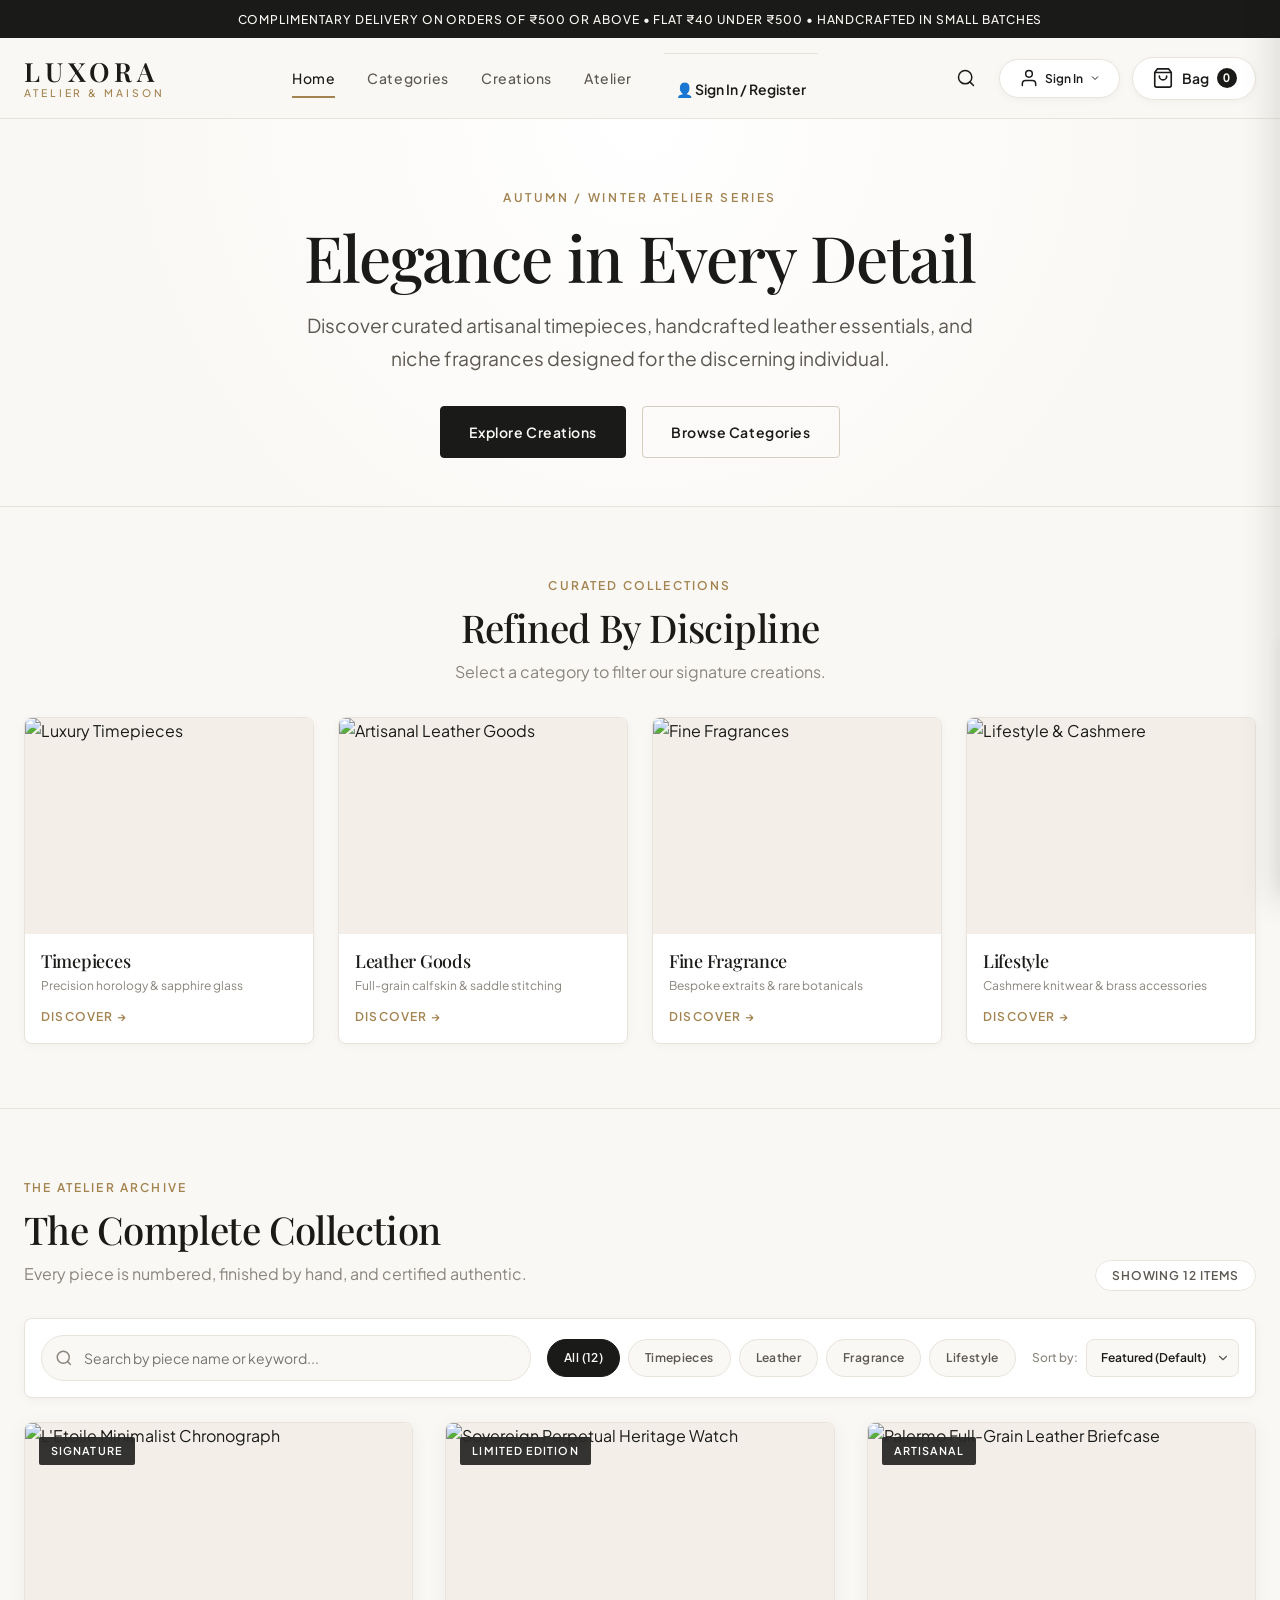
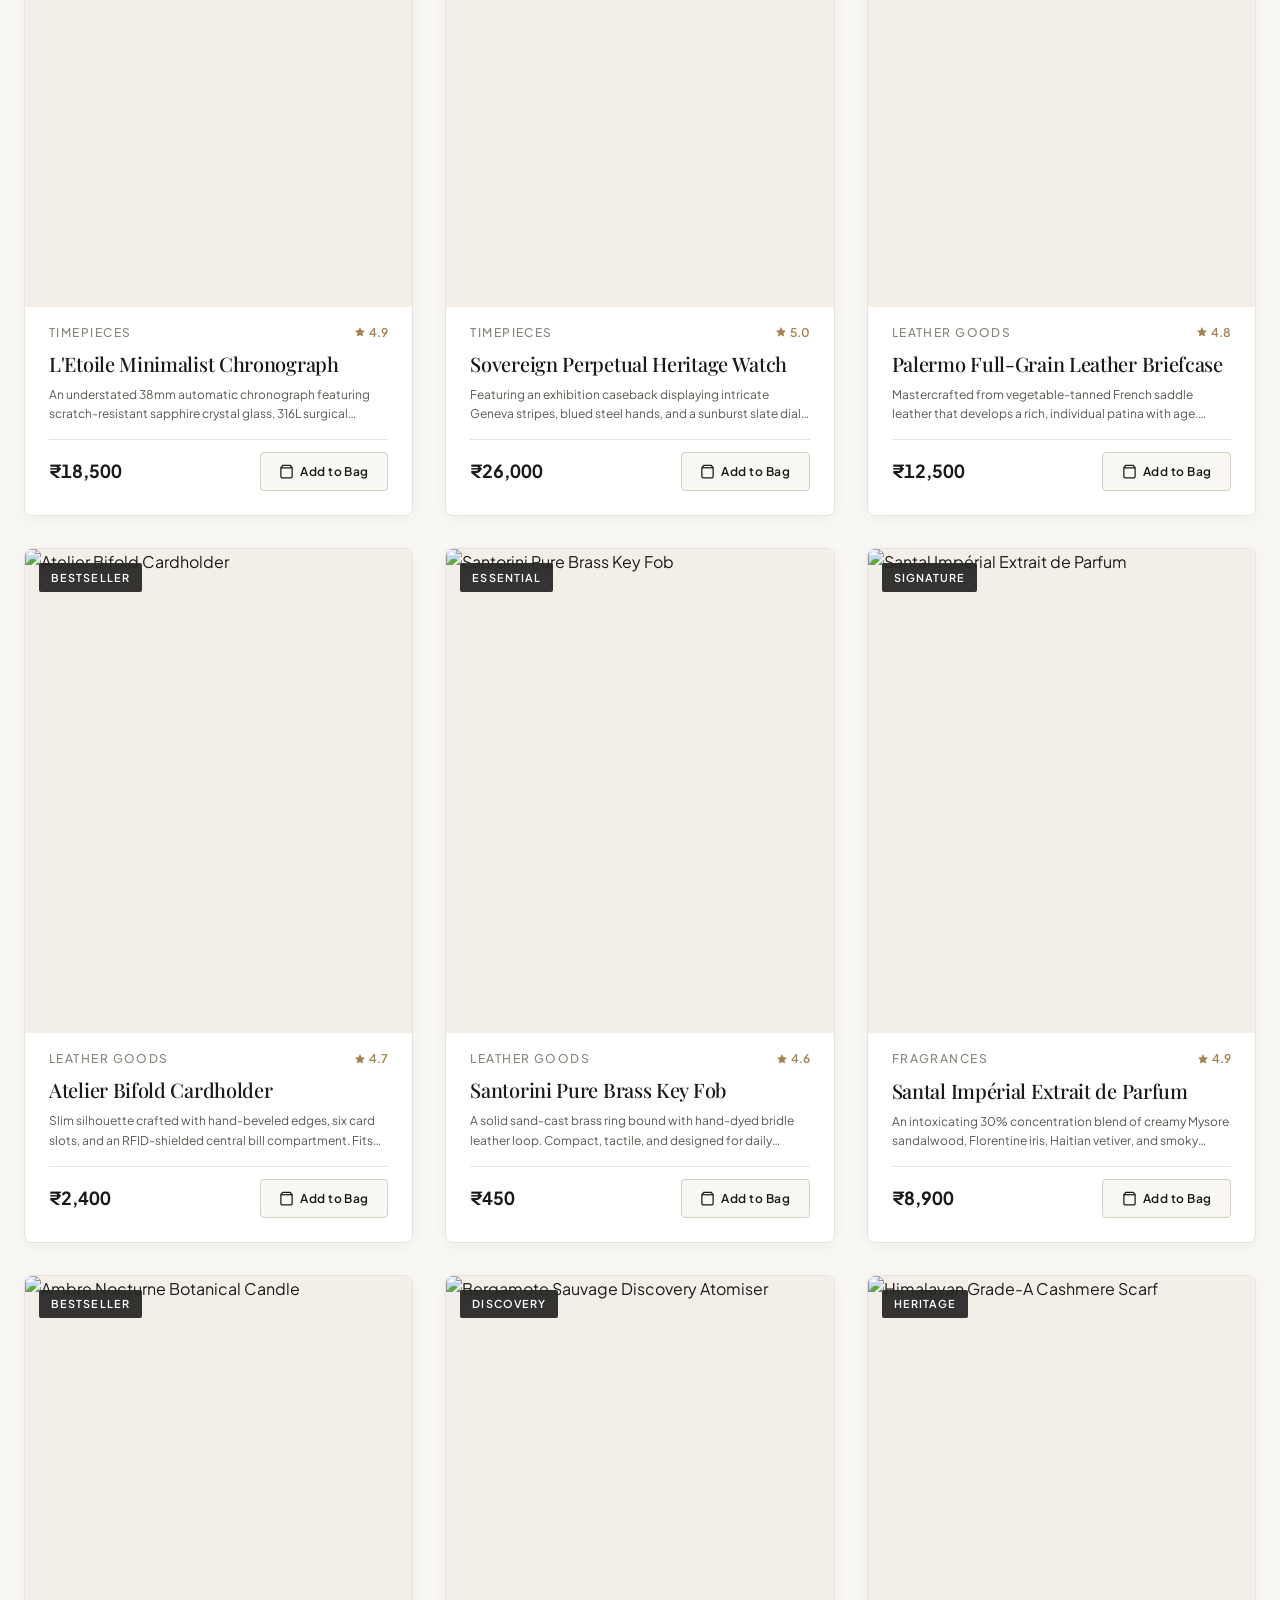
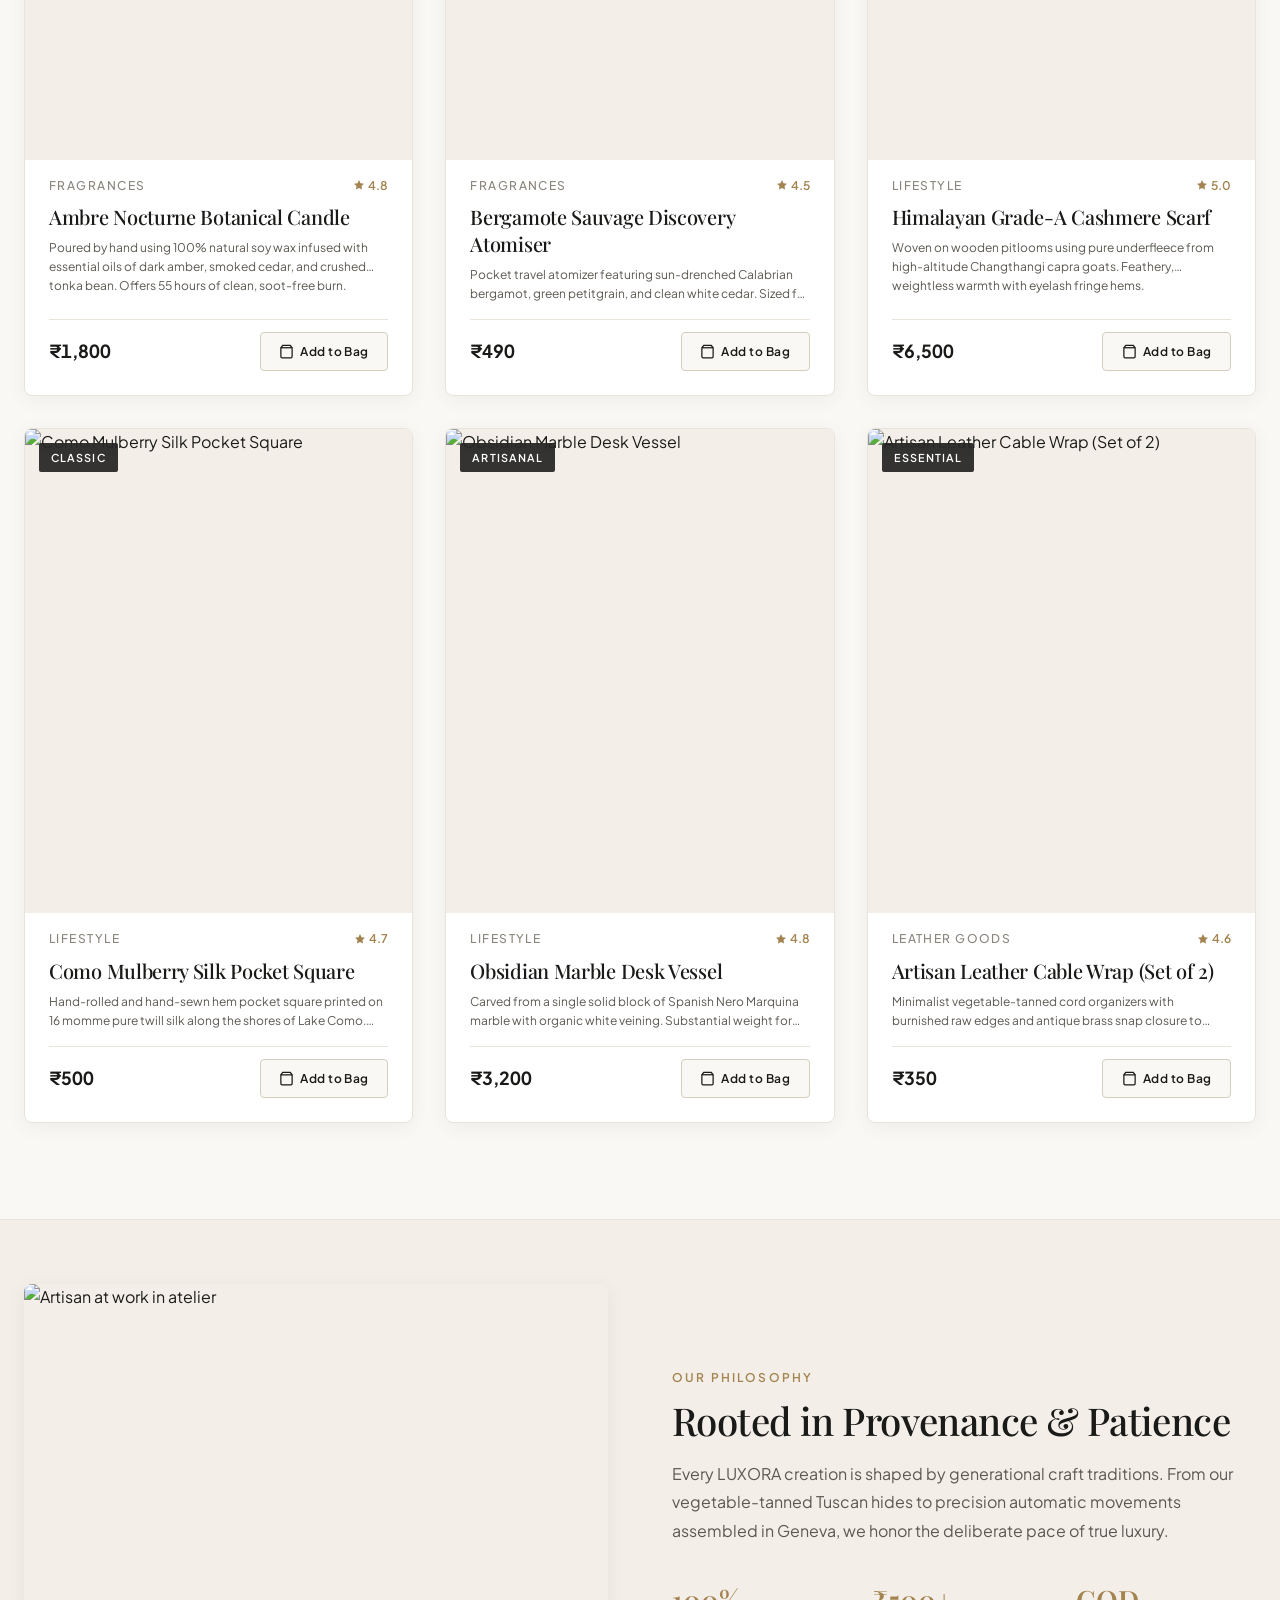
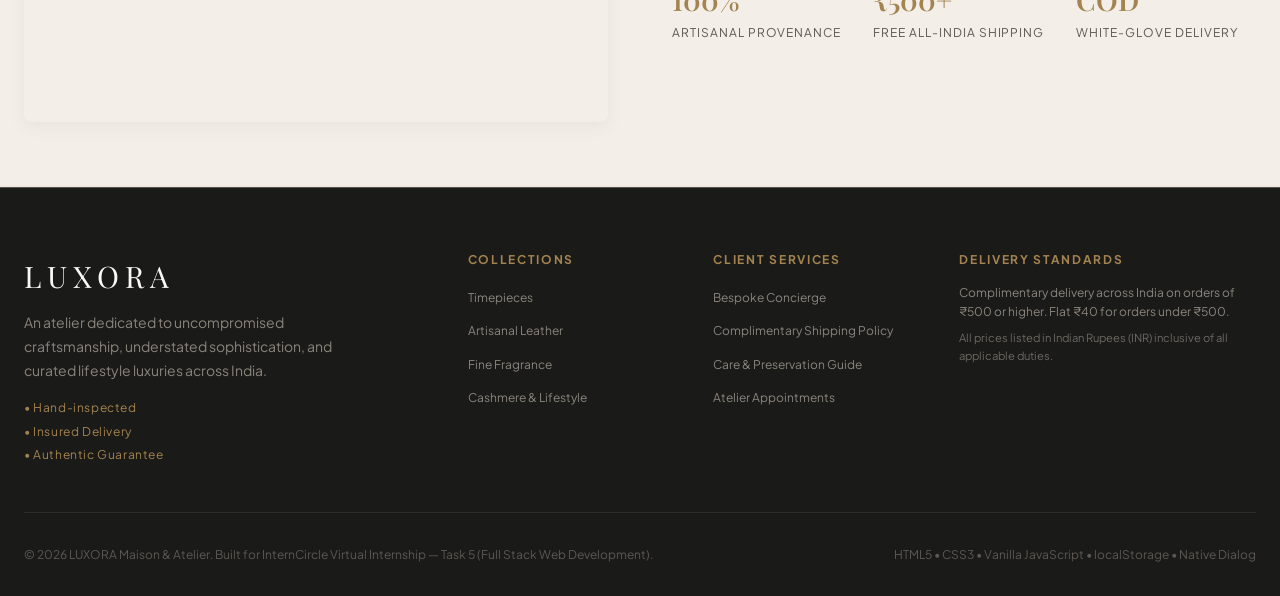
==== commit 27c83759: "feat: implement frontend demo authentication, customer dashboard, and order history" ====
--- a/index.html
+++ b/index.html
@@ -20,6 +20,7 @@
   <!-- Application Scripts (defer ensures HTML is parsed before execution) -->
   <script src="js/products.js" defer></script>
   <script src="js/cart.js" defer></script>
+  <script src="js/auth.js" defer></script>
   <script src="js/app.js" defer></script>
 </head>
 <body>
@@ -56,9 +57,10 @@
         <a href="#categories" class="nav-link">Categories</a>
         <a href="#catalog" class="nav-link">Creations</a>
         <a href="#atelier-story" class="nav-link">Atelier</a>
+        <div id="mobile-nav-account-item" class="mobile-nav-account-item"></div>
       </nav>
 
-      <!-- Header Actions: Search trigger & Cart Button -->
+      <!-- Header Actions: Search trigger, Account & Cart Button -->
       <div class="header-actions">
         <!-- Quick Jump to Search -->
         <a href="#catalog-controls" class="action-btn search-trigger-btn" aria-label="Jump to search products">
@@ -67,6 +69,40 @@
             <line x1="21" y1="21" x2="16.65" y2="16.65"></line>
           </svg>
         </a>
+
+        <!-- Client Account Action & Dropdown -->
+        <div class="account-action-wrap">
+          <button id="account-toggle-btn" class="account-btn" aria-label="Client Account Menu" aria-haspopup="true" aria-expanded="false" type="button">
+            <svg class="account-icon" width="20" height="20" viewBox="0 0 24 24" fill="none" stroke="currentColor" stroke-width="1.8" stroke-linecap="round" stroke-linejoin="round" aria-hidden="true">
+              <path d="M20 21v-2a4 4 0 0 0-4-4H8a4 4 0 0 0-4 4v2"></path>
+              <circle cx="12" cy="7" r="4"></circle>
+            </svg>
+            <span id="account-user-label" class="account-label">Sign In</span>
+            <svg class="account-chevron" width="12" height="12" viewBox="0 0 24 24" fill="none" stroke="currentColor" stroke-width="2" aria-hidden="true">
+              <polyline points="6 9 12 15 18 9"></polyline>
+            </svg>
+          </button>
+
+          <!-- Luxury Account Dropdown Menu (shown when logged in) -->
+          <div id="account-dropdown" class="account-dropdown" role="menu" aria-label="Account Menu">
+            <div class="dropdown-header">
+              <span class="dropdown-user-greeting">Client Privilège</span>
+            </div>
+            <button type="button" class="dropdown-item" id="dropdown-my-account" role="menuitem">
+              <svg width="15" height="15" viewBox="0 0 24 24" fill="none" stroke="currentColor" stroke-width="2" aria-hidden="true"><path d="M20 21v-2a4 4 0 0 0-4-4H8a4 4 0 0 0-4 4v2"></path><circle cx="12" cy="7" r="4"></circle></svg>
+              <span>My Account Dashboard</span>
+            </button>
+            <button type="button" class="dropdown-item" id="dropdown-my-orders" role="menuitem">
+              <svg width="15" height="15" viewBox="0 0 24 24" fill="none" stroke="currentColor" stroke-width="2" aria-hidden="true"><rect x="2" y="7" width="20" height="14" rx="2" ry="2"></rect><path d="M16 21V5a2 2 0 0 0-2-2h-4a2 2 0 0 0-2 2v16"></path></svg>
+              <span>Order History</span>
+            </button>
+            <div class="dropdown-divider"></div>
+            <button type="button" class="dropdown-item logout-item" id="dropdown-logout" role="menuitem">
+              <svg width="15" height="15" viewBox="0 0 24 24" fill="none" stroke="currentColor" stroke-width="2" aria-hidden="true"><path d="M9 21H5a2 2 0 0 1-2-2V5a2 2 0 0 1 2-2h4"></path><polyline points="16 17 21 12 16 7"></polyline><line x1="21" y1="12" x2="9" y2="12"></line></svg>
+              <span>Sign Out</span>
+            </button>
+          </div>
+        </div>
 
         <!-- Shopping Cart Trigger Button -->
         <button id="cart-toggle-btn" class="cart-btn" aria-label="Open Shopping Bag" aria-haspopup="dialog" type="button">
@@ -440,23 +476,160 @@
               </div>
             </div>
 
-            <div class="payment-method-badge">
-              <svg width="20" height="20" viewBox="0 0 24 24" fill="none" stroke="currentColor" stroke-width="1.8">
-                <rect x="2" y="5" width="20" height="14" rx="2"></rect>
-                <line x1="2" y1="10" x2="22" y2="10"></line>
-              </svg>
-              <div>
-                <strong>Payment Method:</strong>
-                <p>Complimentary White-Glove Cash on Delivery (Pay upon arrival after inspecting your items).</p>
-              </div>
+            <!-- Premium Selectable Payment Methods -->
+            <div class="checkout-payment-section">
+              <label class="section-subheading payment-section-label">Select Payment Method <span class="required-star">*</span></label>
+              
+              <div class="payment-options-grid" role="radiogroup" aria-label="Select Payment Method">
+                <!-- 1. Cash on Delivery (COD) -->
+                <label class="payment-card active" for="pay-cod">
+                  <input type="radio" id="pay-cod" name="payment_method" value="COD" checked class="payment-radio">
+                  <div class="payment-card-header">
+                    <div class="payment-card-icon-box">
+                      <svg width="22" height="22" viewBox="0 0 24 24" fill="none" stroke="currentColor" stroke-width="1.8" aria-hidden="true">
+                        <rect x="2" y="6" width="20" height="12" rx="2"></rect>
+                        <circle cx="12" cy="12" r="2"></circle>
+                        <path d="M6 12h.01M18 12h.01"></path>
+                      </svg>
+                    </div>
+                    <span class="payment-radio-indicator"></span>
+                  </div>
+                  <div class="payment-card-details">
+                    <span class="payment-card-title">Cash on Delivery</span>
+                    <span class="payment-card-sub">Pay on Handover</span>
+                  </div>
+                </label>
+
+                <!-- 2. Instant UPI -->
+                <label class="payment-card" for="pay-upi">
+                  <input type="radio" id="pay-upi" name="payment_method" value="UPI" class="payment-radio">
+                  <div class="payment-card-header">
+                    <div class="payment-card-icon-box">
+                      <svg width="22" height="22" viewBox="0 0 24 24" fill="none" stroke="currentColor" stroke-width="1.8" aria-hidden="true">
+                        <polygon points="13 2 3 14 12 14 11 22 21 10 12 10 13 2"></polygon>
+                      </svg>
+                    </div>
+                    <span class="payment-radio-indicator"></span>
+                  </div>
+                  <div class="payment-card-details">
+                    <span class="payment-card-title">Instant UPI</span>
+                    <span class="payment-card-sub">GPay &bull; PhonePe &bull; Paytm</span>
+                  </div>
+                </label>
+
+                <!-- 3. Credit / Debit Card -->
+                <label class="payment-card" for="pay-card">
+                  <input type="radio" id="pay-card" name="payment_method" value="CARD" class="payment-radio">
+                  <div class="payment-card-header">
+                    <div class="payment-card-icon-box">
+                      <svg width="22" height="22" viewBox="0 0 24 24" fill="none" stroke="currentColor" stroke-width="1.8" aria-hidden="true">
+                        <rect x="2" y="5" width="20" height="14" rx="2"></rect>
+                        <line x1="2" y1="10" x2="22" y2="10"></line>
+                      </svg>
+                    </div>
+                    <span class="payment-radio-indicator"></span>
+                  </div>
+                  <div class="payment-card-details">
+                    <span class="payment-card-title">Credit / Debit Card</span>
+                    <span class="payment-card-sub">Visa &bull; Mastercard &bull; RuPay</span>
+                  </div>
+                </label>
+              </div>
+
+              <!-- Payment Method Details Subpanels -->
+              <div class="payment-subpanel" id="payment-panel-cod">
+                <div class="payment-reassurance-box">
+                  <svg width="18" height="18" viewBox="0 0 24 24" fill="none" stroke="currentColor" stroke-width="2" aria-hidden="true">
+                    <path d="M12 22s8-4 8-10V5l-8-3-8 3v7c0 6 8 10 8 10z"></path>
+                  </svg>
+                  <div>
+                    <strong>White-Glove Handover:</strong>
+                    <p>Inspect your creations upon delivery before paying. Exact cash or delivery concierge's contactless mobile terminal accepted.</p>
+                  </div>
+                </div>
+              </div>
+
+              <div class="payment-subpanel" id="payment-panel-upi" style="display: none;">
+                <div class="simulated-payment-box">
+                  <div class="simulated-header-badge">
+                    <span class="simulated-dot"></span>
+                    <span>Demo Payment &mdash; No real transaction</span>
+                  </div>
+                  <p class="simulated-disclaimer">Test UPI checkout simulation. No real funds or bank debit will occur.</p>
+                  
+                  <div class="form-group mock-upi-field">
+                    <label for="mock-upi-id">Virtual Payment Address (Demo VPA)</label>
+                    <div class="mock-input-wrap">
+                      <input type="text" id="mock-upi-id" placeholder="demo.client@upi" value="demo.patron@okhdfcbank" autocomplete="off">
+                      <span class="mock-verify-pill">Verified Mock VPA</span>
+                    </div>
+                  </div>
+
+                  <div class="upi-supported-apps">
+                    <span class="app-pill">Google Pay</span>
+                    <span class="app-pill">PhonePe</span>
+                    <span class="app-pill">Paytm</span>
+                    <span class="app-pill">BHIM</span>
+                  </div>
+                </div>
+              </div>
+
+              <div class="payment-subpanel" id="payment-panel-card" style="display: none;">
+                <div class="simulated-payment-box">
+                  <div class="simulated-header-badge">
+                    <span class="simulated-dot"></span>
+                    <span>Demo Payment &mdash; No real transaction</span>
+                  </div>
+                  <p class="simulated-disclaimer">For security, never enter real card numbers or CVV codes. A simulated safe test card preview is provided below.</p>
+                  
+                  <!-- Luxury Mock Card Visual Preview -->
+                  <div class="mock-card-preview" aria-hidden="true">
+                    <div class="mock-card-top">
+                      <span class="mock-card-logo">LUXORA PRIVILEGE</span>
+                      <span class="mock-card-type">PLATINUM</span>
+                    </div>
+                    <div class="mock-card-chip-box">
+                      <div class="mock-card-chip"></div>
+                      <span class="mock-contactless-wave">&bull;)))</span>
+                    </div>
+                    <div class="mock-card-digits">•••• &nbsp; •••• &nbsp; •••• &nbsp; 4242</div>
+                    <div class="mock-card-footer">
+                      <div>
+                        <span class="mock-meta-label">CARDHOLDER</span>
+                        <span class="mock-meta-val" id="mock-cardholder-display">LUXORA PATRON</span>
+                      </div>
+                      <div>
+                        <span class="mock-meta-label">EXPIRES</span>
+                        <span class="mock-meta-val">12/28</span>
+                      </div>
+                    </div>
+                  </div>
+
+                  <div class="form-group" style="margin-top: 14px;">
+                    <label for="mock-cardholder-name">Name Embossed on Card (Demo)</label>
+                    <input type="text" id="mock-cardholder-name" placeholder="Name on Card" value="Aanya Sharma">
+                  </div>
+                </div>
+              </div>
+
             </div>
 
             <button type="submit" id="confirm-order-btn" class="btn btn-primary btn-block">
-              Confirm & Place Demo Order
+              Confirm & Place Order (Pay on Handover)
             </button>
           </form>
         </section>
 
+      </div>
+
+      <!-- Simulated Gateway Processing State (Animated transition for UPI and Card) -->
+      <div id="simulated-processing-state" class="simulated-processing-state" style="display: none;" aria-live="assertive">
+        <div class="processing-spinner-box">
+          <div class="luxury-spinner"></div>
+        </div>
+        <h3 class="processing-title" id="processing-title">Authorizing Demo Payment</h3>
+        <p class="processing-subtitle" id="processing-subtitle">Contacting simulated luxury clearing gateway...</p>
+        <span class="processing-notice">Demo Mode &bull; No real transaction is being processed</span>
       </div>
 
       <!-- 13. Order Confirmation State -->
@@ -477,6 +650,219 @@
         <button id="success-dismiss-btn" class="btn btn-primary" type="button">Continue Shopping</button>
       </div>
 
+    </div>
+  </dialog>
+
+  <!-- Client Authentication Dialog (Login & Sign-Up) -->
+  <dialog id="auth-dialog" class="auth-modal" aria-labelledby="auth-modal-title">
+    <div class="dialog-content">
+      <div class="dialog-header">
+        <div>
+          <span class="dialog-eyebrow">Client Services</span>
+          <h2 id="auth-modal-title" class="dialog-title">Client Sign In</h2>
+        </div>
+        <button id="auth-close-btn" class="close-icon-btn" aria-label="Close authentication window" type="button">&times;</button>
+      </div>
+
+      <!-- Demo Authentication Notice Banner -->
+      <div class="demo-notice-banner" role="alert">
+        <svg width="18" height="18" viewBox="0 0 24 24" fill="none" stroke="currentColor" stroke-width="2" aria-hidden="true">
+          <circle cx="12" cy="12" r="10"></circle>
+          <line x1="12" y1="8" x2="12" y2="12"></line>
+          <line x1="12" y1="16" x2="12.01" y2="16"></line>
+        </svg>
+        <span><strong>Demo Authentication:</strong> Passwords are hashed client-side with salted SHA-256 for this internship demo. Guest shopping is always available without an account.</span>
+      </div>
+
+      <!-- Auth Tabs Switcher -->
+      <div class="auth-tabs" role="tablist" aria-label="Authentication Options">
+        <button type="button" class="auth-tab-btn active" id="auth-tab-login" role="tab" aria-selected="true">Sign In</button>
+        <button type="button" class="auth-tab-btn" id="auth-tab-signup" role="tab" aria-selected="false">Create Account</button>
+      </div>
+
+      <div class="auth-body">
+        
+        <!-- 1. Login Form -->
+        <form id="login-form" class="auth-form" novalidate>
+          <div id="login-banner-error" class="auth-banner-error" style="display: none;" role="alert"></div>
+
+          <!-- Quick Fill Demo Credentials -->
+          <div class="demo-credential-pill-box">
+            <span>Evaluation Shortcut:</span>
+            <button type="button" id="fill-demo-credentials-btn" class="demo-pill-btn">Use Demo Account (demo@luxora.com)</button>
+          </div>
+
+          <div class="form-group">
+            <label for="login-email">Email Address <span class="required-star">*</span></label>
+            <input type="email" id="login-email" name="email" placeholder="name@domain.com" required autocomplete="username">
+            <span class="auth-field-error" id="login-email-error" aria-live="polite"></span>
+          </div>
+
+          <div class="form-group">
+            <div class="label-with-action">
+              <label for="login-password">Password <span class="required-star">*</span></label>
+              <a href="#" id="forgot-password-link" class="forgot-link">Forgot password?</a>
+            </div>
+            <div class="password-input-wrap">
+              <input type="password" id="login-password" name="password" placeholder="••••••••" required autocomplete="current-password">
+              <button type="button" id="login-pwd-toggle" class="pwd-toggle-btn" aria-label="Toggle password visibility">
+                <svg class="eye-open" width="18" height="18" viewBox="0 0 24 24" fill="none" stroke="currentColor" stroke-width="2"><path d="M1 12s4-8 11-8 11 8 11 8-4 8-11 8-11-8-11-8z"></path><circle cx="12" cy="12" r="3"></circle></svg>
+              </button>
+            </div>
+            <span class="auth-field-error" id="login-password-error" aria-live="polite"></span>
+          </div>
+
+          <div class="auth-options-row">
+            <label class="checkbox-label" for="login-remember">
+              <input type="checkbox" id="login-remember" name="remember" checked>
+              <span>Remember me on this device</span>
+            </label>
+          </div>
+
+          <button type="submit" id="login-submit-btn" class="btn btn-primary btn-block">Sign In to Atelier</button>
+
+          <p class="auth-switch-text">
+            New to LUXORA? <button type="button" id="goto-signup-link" class="inline-link-btn">Create your client account</button>
+          </p>
+        </form>
+
+        <!-- 2. Sign-Up Form -->
+        <form id="signup-form" class="auth-form" style="display: none;" novalidate>
+          <div id="signup-banner-error" class="auth-banner-error" style="display: none;" role="alert"></div>
+
+          <div class="form-group">
+            <label for="signup-name">Full Name <span class="required-star">*</span></label>
+            <input type="text" id="signup-name" name="name" placeholder="e.g. Vikramaditya Rao" required autocomplete="name">
+            <span class="auth-field-error" id="signup-name-error" aria-live="polite"></span>
+          </div>
+
+          <div class="form-group">
+            <label for="signup-email">Email Address <span class="required-star">*</span></label>
+            <input type="email" id="signup-email" name="email" placeholder="name@domain.com" required autocomplete="email">
+            <span class="auth-field-error" id="signup-email-error" aria-live="polite"></span>
+          </div>
+
+          <div class="form-row">
+            <div class="form-group">
+              <label for="signup-password">Password (min 6 chars) <span class="required-star">*</span></label>
+              <div class="password-input-wrap">
+                <input type="password" id="signup-password" name="password" placeholder="••••••••" required autocomplete="new-password">
+                <button type="button" id="signup-pwd-toggle" class="pwd-toggle-btn" aria-label="Toggle password visibility">
+                  <svg class="eye-open" width="18" height="18" viewBox="0 0 24 24" fill="none" stroke="currentColor" stroke-width="2"><path d="M1 12s4-8 11-8 11 8 11 8-4 8-11 8-11-8-11-8z"></path><circle cx="12" cy="12" r="3"></circle></svg>
+                </button>
+              </div>
+              <span class="auth-field-error" id="signup-password-error" aria-live="polite"></span>
+            </div>
+
+            <div class="form-group">
+              <label for="signup-confirm-pwd">Confirm Password <span class="required-star">*</span></label>
+              <div class="password-input-wrap">
+                <input type="password" id="signup-confirm-pwd" name="confirm_password" placeholder="••••••••" required autocomplete="new-password">
+                <button type="button" id="signup-confirm-pwd-toggle" class="pwd-toggle-btn" aria-label="Toggle confirm password visibility">
+                  <svg class="eye-open" width="18" height="18" viewBox="0 0 24 24" fill="none" stroke="currentColor" stroke-width="2"><path d="M1 12s4-8 11-8 11 8 11 8-4 8-11 8-11-8-11-8z"></path><circle cx="12" cy="12" r="3"></circle></svg>
+                </button>
+              </div>
+              <span class="auth-field-error" id="signup-confirm-error" aria-live="polite"></span>
+            </div>
+          </div>
+
+          <div class="auth-options-row">
+            <label class="checkbox-label" for="signup-terms">
+              <input type="checkbox" id="signup-terms" name="terms" required>
+              <span>I accept the LUXORA Atelier Terms & Privacy Guidelines</span>
+            </label>
+            <span class="auth-field-error" id="signup-terms-error" aria-live="polite"></span>
+          </div>
+
+          <button type="submit" id="signup-submit-btn" class="btn btn-primary btn-block">Create Demo Account</button>
+
+          <p class="auth-switch-text">
+            Already have an account? <button type="button" id="goto-login-link" class="inline-link-btn">Sign in here</button>
+          </p>
+        </form>
+
+      </div>
+    </div>
+  </dialog>
+
+  <!-- My Account Dashboard Dialog (Profile & Order History) -->
+  <dialog id="account-dialog" class="account-modal" aria-labelledby="account-modal-title">
+    <div class="dialog-content">
+      <div class="dialog-header">
+        <div>
+          <span class="dialog-eyebrow">Client Privilège</span>
+          <h2 id="account-modal-title" class="dialog-title">Client Dashboard</h2>
+        </div>
+        <button id="account-close-btn" class="close-icon-btn" aria-label="Close client dashboard" type="button">&times;</button>
+      </div>
+
+      <div class="dialog-body account-body">
+        
+        <!-- Patron Welcome Card -->
+        <div class="patron-welcome-card">
+          <div class="patron-avatar-circle" id="account-avatar-initials">AS</div>
+          <div class="patron-welcome-info">
+            <span class="patron-tier-badge">Luxury Privilège Member</span>
+            <h3 class="patron-name" id="account-welcome-name">Aanya Sharma</h3>
+            <p class="patron-email" id="account-profile-email">demo@luxora.com</p>
+          </div>
+          <button type="button" id="account-logout-btn" class="btn btn-outline patron-signout-btn">Sign Out</button>
+        </div>
+
+        <!-- Account Tabs & Sections -->
+        <div class="account-content-grid">
+          
+          <!-- Order History Section -->
+          <div class="account-section orders-section">
+            <div class="account-section-header">
+              <h3 class="section-subheading">Your Order History</h3>
+              <span class="account-subheading-note">Completed demo reservations</span>
+            </div>
+
+            <!-- Orders List -->
+            <div id="account-orders-list" class="account-orders-list"></div>
+
+            <!-- Empty Orders View -->
+            <div id="account-empty-orders" class="account-empty-orders" style="display: none;">
+              <svg width="40" height="40" viewBox="0 0 24 24" fill="none" stroke="currentColor" stroke-width="1.5" aria-hidden="true">
+                <rect x="2" y="7" width="20" height="14" rx="2" ry="2"></rect>
+                <path d="M16 21V5a2 2 0 0 0-2-2h-4a2 2 0 0 0-2 2v16"></path>
+              </svg>
+              <h4>No orders recorded yet</h4>
+              <p>Explore our curated collections of timepieces, leather goods, and fragrances to place your first reservation.</p>
+              <button type="button" id="account-shop-now-btn" class="btn btn-outline">Explore Atelier Creations</button>
+            </div>
+          </div>
+
+          <!-- Profile Details Section -->
+          <div class="account-section profile-details-section">
+            <div class="account-section-header">
+              <h3 class="section-subheading">Patron Details</h3>
+            </div>
+
+            <div class="profile-card">
+              <div class="profile-field">
+                <span class="profile-field-label">Full Name</span>
+                <span class="profile-field-val" id="account-profile-name">Aanya Sharma</span>
+              </div>
+              <div class="profile-field">
+                <span class="profile-field-label">Atelier Tier</span>
+                <span class="profile-field-val">Privilège Client (Complimentary Shipping & Concierge)</span>
+              </div>
+              <div class="profile-field">
+                <span class="profile-field-label">Member Since</span>
+                <span class="profile-field-val" id="account-profile-since">Autumn 2026</span>
+              </div>
+              <div class="profile-field">
+                <span class="profile-field-label">Data Privacy Note</span>
+                <span class="profile-field-val text-muted">All credentials for this internship demo are persisted in browser localStorage with client-side SHA-256 salted hashing.</span>
+              </div>
+            </div>
+          </div>
+
+        </div>
+
+      </div>
     </div>
   </dialog>
 
--- a/css/components.css
+++ b/css/components.css
@@ -1406,7 +1406,134 @@
   line-height: 1.2;
 }
 
-.payment-method-badge {
+/* ==========================================================================
+   Premium Payment Method Selection Section
+   ========================================================================== */
+.checkout-payment-section {
+  display: flex;
+  flex-direction: column;
+  gap: var(--space-3);
+  margin-top: var(--space-2);
+}
+
+.payment-section-label {
+  font-size: var(--text-xs);
+  text-transform: uppercase;
+  letter-spacing: 0.1em;
+  color: var(--color-text-primary);
+  font-weight: 700;
+  margin-bottom: 0;
+}
+
+.payment-options-grid {
+  display: grid;
+  grid-template-columns: repeat(3, 1fr);
+  gap: var(--space-3);
+}
+
+.payment-card {
+  position: relative;
+  background-color: var(--color-surface);
+  border: 1.5px solid var(--color-border);
+  border-radius: var(--radius-md);
+  padding: var(--space-4);
+  cursor: pointer;
+  transition: all var(--transition-fast);
+  display: flex;
+  flex-direction: column;
+  justify-content: space-between;
+  gap: var(--space-3);
+  box-shadow: var(--shadow-subtle);
+}
+
+.payment-card:hover:not(.active) {
+  border-color: var(--color-border-dark);
+  background-color: var(--color-surface-hover);
+  transform: translateY(-2px);
+}
+
+.payment-card.active {
+  border-color: var(--color-accent);
+  background-color: #FAF6EE; /* subtle champagne gold tint */
+  box-shadow: 0 0 0 1px var(--color-accent), var(--shadow-subtle);
+}
+
+.payment-radio {
+  position: absolute;
+  opacity: 0;
+  pointer-events: none;
+}
+
+.payment-card-header {
+  display: flex;
+  align-items: center;
+  justify-content: space-between;
+}
+
+.payment-card-icon-box {
+  width: 38px;
+  height: 38px;
+  border-radius: var(--radius-sm);
+  background-color: var(--color-canvas);
+  display: flex;
+  align-items: center;
+  justify-content: center;
+  color: var(--color-text-primary);
+  transition: all var(--transition-fast);
+}
+
+.payment-card.active .payment-card-icon-box {
+  background-color: var(--color-text-primary);
+  color: var(--color-canvas);
+}
+
+.payment-radio-indicator {
+  width: 18px;
+  height: 18px;
+  border-radius: var(--radius-full);
+  border: 2px solid var(--color-border-dark);
+  background-color: var(--color-surface);
+  transition: all var(--transition-fast);
+  display: inline-block;
+}
+
+.payment-card.active .payment-radio-indicator {
+  border-color: var(--color-accent);
+  background-color: var(--color-accent);
+  box-shadow: inset 0 0 0 3px #FFFFFF;
+}
+
+.payment-card-details {
+  display: flex;
+  flex-direction: column;
+  gap: 2px;
+}
+
+.payment-card-title {
+  font-size: var(--text-xs);
+  font-weight: 700;
+  color: var(--color-text-primary);
+  letter-spacing: 0.02em;
+}
+
+.payment-card-sub {
+  font-size: 0.7rem;
+  color: var(--color-text-muted);
+  line-height: 1.3;
+}
+
+/* Payment Subpanels */
+.payment-subpanel {
+  margin-top: var(--space-2);
+  animation: fadeIn 0.25s ease forwards;
+}
+
+@keyframes fadeIn {
+  from { opacity: 0; transform: translateY(4px); }
+  to { opacity: 1; transform: translateY(0); }
+}
+
+.payment-reassurance-box {
   background-color: var(--color-surface);
   border: 1px solid var(--color-border);
   border-radius: var(--radius-sm);
@@ -1418,16 +1545,244 @@
   color: var(--color-text-secondary);
 }
 
-.payment-method-badge svg {
+.payment-reassurance-box svg {
   color: var(--color-accent);
   flex-shrink: 0;
   margin-top: 2px;
 }
 
-.payment-method-badge strong {
+.payment-reassurance-box strong {
   color: var(--color-text-primary);
   display: block;
   margin-bottom: 2px;
+}
+
+/* Simulated Payment Container */
+.simulated-payment-box {
+  background-color: var(--color-surface);
+  border: 1px solid var(--color-border);
+  border-radius: var(--radius-md);
+  padding: var(--space-5);
+  display: flex;
+  flex-direction: column;
+  gap: var(--space-3);
+}
+
+.simulated-header-badge {
+  display: inline-flex;
+  align-items: center;
+  gap: 8px;
+  background-color: var(--color-accent-subtle);
+  border: 1px solid rgba(163, 131, 80, 0.25);
+  color: var(--color-accent-hover);
+  padding: 4px 10px;
+  border-radius: var(--radius-full);
+  font-size: 0.72rem;
+  font-weight: 600;
+  letter-spacing: 0.04em;
+  align-self: flex-start;
+}
+
+.simulated-dot {
+  width: 7px;
+  height: 7px;
+  border-radius: var(--radius-full);
+  background-color: var(--color-accent);
+  box-shadow: 0 0 0 2px rgba(163, 131, 80, 0.2);
+}
+
+.simulated-disclaimer {
+  font-size: var(--text-xs);
+  color: var(--color-text-secondary);
+  line-height: 1.5;
+}
+
+/* Simulated Mock Input with verification badge */
+.mock-input-wrap {
+  position: relative;
+  display: flex;
+  align-items: center;
+}
+
+.mock-input-wrap input {
+  width: 100%;
+  padding-right: 140px;
+}
+
+.mock-verify-pill {
+  position: absolute;
+  right: 10px;
+  background-color: var(--color-success-bg);
+  color: var(--color-success);
+  font-size: 0.68rem;
+  font-weight: 700;
+  padding: 3px 8px;
+  border-radius: var(--radius-xs);
+  letter-spacing: 0.03em;
+  pointer-events: none;
+}
+
+.upi-supported-apps {
+  display: flex;
+  align-items: center;
+  gap: var(--space-2);
+  flex-wrap: wrap;
+  margin-top: var(--space-1);
+}
+
+.app-pill {
+  font-size: 0.68rem;
+  font-weight: 600;
+  padding: 3px 9px;
+  background-color: var(--color-canvas);
+  border: 1px solid var(--color-border);
+  border-radius: var(--radius-full);
+  color: var(--color-text-secondary);
+}
+
+/* Luxury Simulated Card Preview */
+.mock-card-preview {
+  background: linear-gradient(135deg, #242422 0%, #151513 100%);
+  border: 1px solid rgba(163, 131, 80, 0.35);
+  border-radius: var(--radius-md);
+  padding: var(--space-5);
+  color: #FFFFFF;
+  box-shadow: 0 10px 25px rgba(24, 24, 22, 0.2);
+  display: flex;
+  flex-direction: column;
+  gap: var(--space-3);
+  position: relative;
+  overflow: hidden;
+}
+
+.mock-card-preview::before {
+  content: '';
+  position: absolute;
+  top: -50px;
+  right: -50px;
+  width: 130px;
+  height: 130px;
+  background: radial-gradient(circle, rgba(163, 131, 80, 0.2) 0%, transparent 70%);
+  border-radius: 50%;
+  pointer-events: none;
+}
+
+.mock-card-top {
+  display: flex;
+  justify-content: space-between;
+  align-items: center;
+}
+
+.mock-card-logo {
+  font-family: var(--font-serif);
+  font-size: 0.85rem;
+  letter-spacing: 0.2em;
+  color: var(--color-accent);
+}
+
+.mock-card-type {
+  font-size: 0.65rem;
+  letter-spacing: 0.15em;
+  color: rgba(255, 255, 255, 0.6);
+  font-weight: 600;
+}
+
+.mock-card-chip-box {
+  display: flex;
+  align-items: center;
+  gap: var(--space-3);
+  margin: var(--space-1) 0;
+}
+
+.mock-card-chip {
+  width: 36px;
+  height: 26px;
+  background: linear-gradient(135deg, #D4AF37 0%, #AA771C 100%);
+  border-radius: 4px;
+  border: 1px solid rgba(255, 255, 255, 0.3);
+}
+
+.mock-contactless-wave {
+  font-size: 0.85rem;
+  color: rgba(255, 255, 255, 0.6);
+  letter-spacing: 2px;
+}
+
+.mock-card-digits {
+  font-family: var(--font-sans);
+  font-size: 1.15rem;
+  font-weight: 600;
+  letter-spacing: 0.15em;
+  color: #FAF8F5;
+}
+
+.mock-card-footer {
+  display: flex;
+  justify-content: space-between;
+  align-items: flex-end;
+  border-top: 1px solid rgba(255, 255, 255, 0.1);
+  padding-top: var(--space-2);
+}
+
+.mock-meta-label {
+  display: block;
+  font-size: 0.6rem;
+  letter-spacing: 0.1em;
+  color: rgba(255, 255, 255, 0.5);
+  margin-bottom: 2px;
+}
+
+.mock-meta-val {
+  font-size: var(--text-xs);
+  font-weight: 600;
+  letter-spacing: 0.08em;
+  color: #FFFFFF;
+}
+
+/* Simulated Gateway Processing State */
+.simulated-processing-state {
+  padding: var(--space-10) var(--space-6);
+  text-align: center;
+  display: flex;
+  flex-direction: column;
+  align-items: center;
+  justify-content: center;
+}
+
+.processing-spinner-box {
+  margin-bottom: var(--space-5);
+}
+
+.luxury-spinner {
+  width: 60px;
+  height: 60px;
+  border: 3px solid rgba(163, 131, 80, 0.2);
+  border-top-color: var(--color-accent);
+  border-radius: var(--radius-full);
+  animation: luxurySpin 0.9s cubic-bezier(0.5, 0.1, 0.4, 0.9) infinite;
+}
+
+@keyframes luxurySpin {
+  0% { transform: rotate(0deg); }
+  100% { transform: rotate(360deg); }
+}
+
+.processing-title {
+  font-size: var(--text-2xl);
+  margin-bottom: var(--space-2);
+}
+
+.processing-subtitle {
+  font-size: var(--text-sm);
+  color: var(--color-text-secondary);
+  margin-bottom: var(--space-5);
+}
+
+.processing-notice {
+  font-size: 0.72rem;
+  color: var(--color-text-muted);
+  text-transform: uppercase;
+  letter-spacing: 0.08em;
 }
 
 /* Order Confirmation Success State */
@@ -1648,3 +2003,633 @@
   font-size: var(--text-xs);
   color: var(--color-text-muted);
 }
+
+
+/* ==========================================================================
+   Client Authentication & Account Dashboard Component Styles
+   ========================================================================== */
+
+/* Header Account Trigger & Dropdown */
+.account-action-wrap {
+  position: relative;
+  display: flex;
+  align-items: center;
+}
+
+.account-btn {
+  display: inline-flex;
+  align-items: center;
+  gap: 6px;
+  padding: 0.55rem 1.15rem;
+  background-color: var(--color-surface);
+  border: 1px solid var(--color-border);
+  border-radius: var(--radius-full);
+  color: var(--color-text-primary);
+  font-size: var(--text-xs);
+  font-weight: 600;
+  transition: all var(--transition-normal);
+  box-shadow: var(--shadow-subtle);
+}
+
+.account-btn:hover {
+  border-color: var(--color-text-primary);
+  background-color: var(--color-surface-hover);
+}
+
+.account-btn.logged-in {
+  border-color: var(--color-accent);
+  background-color: #FAF6EE;
+  color: var(--color-accent-hover);
+}
+
+.account-icon {
+  flex-shrink: 0;
+}
+
+.account-chevron {
+  transition: transform var(--transition-fast);
+}
+
+.account-btn[aria-expanded="true"] .account-chevron {
+  transform: rotate(180deg);
+}
+
+/* Account Dropdown Menu */
+.account-dropdown {
+  position: absolute;
+  top: calc(100% + 8px);
+  right: 0;
+  width: 230px;
+  background-color: var(--color-surface);
+  border: 1px solid var(--color-border);
+  border-radius: var(--radius-md);
+  box-shadow: var(--shadow-dialog);
+  padding: var(--space-2);
+  z-index: 100;
+  opacity: 0;
+  visibility: hidden;
+  transform: translateY(-8px);
+  transition: all var(--transition-normal);
+}
+
+.account-dropdown.active {
+  opacity: 1;
+  visibility: visible;
+  transform: translateY(0);
+}
+
+.dropdown-header {
+  padding: var(--space-2) var(--space-3);
+  border-bottom: 1px solid var(--color-border);
+  margin-bottom: 4px;
+}
+
+.dropdown-user-greeting {
+  font-size: 0.68rem;
+  text-transform: uppercase;
+  letter-spacing: 0.14em;
+  color: var(--color-accent);
+  font-weight: 700;
+  display: block;
+}
+
+.dropdown-item {
+  width: 100%;
+  display: flex;
+  align-items: center;
+  gap: var(--space-3);
+  padding: 0.6rem var(--space-3);
+  font-size: var(--text-xs);
+  font-weight: 500;
+  color: var(--color-text-primary);
+  border-radius: var(--radius-xs);
+  transition: all var(--transition-fast);
+  text-align: left;
+}
+
+.dropdown-item:hover {
+  background-color: var(--color-canvas);
+  color: var(--color-accent);
+}
+
+.dropdown-item.logout-item:hover {
+  color: var(--color-error);
+  background-color: var(--color-error-bg);
+}
+
+.dropdown-divider {
+  height: 1px;
+  background-color: var(--color-border);
+  margin: 4px 0;
+}
+
+/* Mobile Nav Account Entry */
+.mobile-nav-account-item {
+  display: flex;
+  flex-direction: column;
+  gap: 8px;
+  padding-top: var(--space-3);
+  margin-top: var(--space-2);
+  border-top: 1px solid var(--color-border);
+}
+
+.mobile-account-link {
+  display: flex;
+  align-items: center;
+  justify-content: space-between;
+  padding: var(--space-3);
+  background-color: var(--color-canvas);
+  border-radius: var(--radius-sm);
+  font-size: var(--text-sm);
+  font-weight: 600;
+  color: var(--color-text-primary);
+  text-align: left;
+}
+
+.mobile-sub-badge {
+  font-size: 0.65rem;
+  text-transform: uppercase;
+  color: var(--color-accent);
+  letter-spacing: 0.1em;
+}
+
+.mobile-logout-link {
+  font-size: var(--text-xs);
+  color: var(--color-error);
+  text-align: left;
+  padding: var(--space-2) var(--space-3);
+  font-weight: 600;
+}
+
+/* ==========================================================================
+   Auth Modal (Login & Sign-Up)
+   ========================================================================== */
+.auth-modal {
+  border: none;
+  border-radius: var(--radius-lg);
+  background-color: var(--color-surface);
+  box-shadow: var(--shadow-dialog);
+  max-width: 520px;
+  width: 94%;
+  padding: 0;
+  margin: auto;
+  max-height: 90vh;
+}
+
+.auth-modal::backdrop,
+.account-modal::backdrop {
+  background-color: rgba(26, 26, 24, 0.65);
+  backdrop-filter: blur(8px);
+  -webkit-backdrop-filter: blur(8px);
+}
+
+.auth-tabs {
+  display: flex;
+  border-bottom: 1px solid var(--color-border);
+  background-color: var(--color-canvas);
+}
+
+.auth-tab-btn {
+  flex: 1;
+  padding: var(--space-4);
+  font-size: var(--text-sm);
+  font-weight: 600;
+  text-align: center;
+  border-bottom: 2px solid transparent;
+  color: var(--color-text-secondary);
+  transition: all var(--transition-fast);
+}
+
+.auth-tab-btn.active {
+  color: var(--color-text-primary);
+  border-bottom-color: var(--color-accent);
+  background-color: var(--color-surface);
+}
+
+.auth-body {
+  padding: var(--space-6);
+  overflow-y: auto;
+  max-height: calc(90vh - 160px);
+}
+
+.auth-form {
+  display: flex;
+  flex-direction: column;
+  gap: var(--space-4);
+}
+
+.password-input-wrap {
+  position: relative;
+  display: flex;
+  align-items: center;
+}
+
+.password-input-wrap input {
+  width: 100%;
+  padding-right: 42px;
+}
+
+.pwd-toggle-btn {
+  position: absolute;
+  right: 10px;
+  color: var(--color-text-muted);
+  padding: 4px;
+  border-radius: var(--radius-xs);
+  transition: color var(--transition-fast);
+}
+
+.pwd-toggle-btn:hover {
+  color: var(--color-text-primary);
+}
+
+.pwd-toggle-btn.visible {
+  color: var(--color-accent);
+}
+
+.auth-field-error {
+  font-size: 0.72rem;
+  color: var(--color-error);
+  min-height: 16px;
+  line-height: 1.2;
+}
+
+.auth-banner-error {
+  background-color: var(--color-error-bg);
+  color: var(--color-error);
+  border: 1px solid rgba(179, 58, 58, 0.25);
+  border-radius: var(--radius-sm);
+  padding: var(--space-3) var(--space-4);
+  font-size: var(--text-xs);
+  font-weight: 500;
+}
+
+.demo-credential-pill-box {
+  display: flex;
+  align-items: center;
+  justify-content: space-between;
+  gap: var(--space-2);
+  background-color: var(--color-accent-subtle);
+  border: 1px solid rgba(163, 131, 80, 0.25);
+  border-radius: var(--radius-sm);
+  padding: 8px 12px;
+  font-size: 0.72rem;
+  color: var(--color-text-secondary);
+}
+
+.demo-pill-btn {
+  color: var(--color-accent);
+  font-weight: 700;
+  text-decoration: underline;
+  cursor: pointer;
+}
+
+.label-with-action {
+  display: flex;
+  align-items: center;
+  justify-content: space-between;
+}
+
+.forgot-link {
+  font-size: var(--text-xs);
+  color: var(--color-accent);
+  font-weight: 500;
+}
+
+.auth-options-row {
+  display: flex;
+  align-items: center;
+  justify-content: space-between;
+  font-size: var(--text-xs);
+}
+
+.checkbox-label {
+  display: inline-flex;
+  align-items: center;
+  gap: 8px;
+  cursor: pointer;
+  color: var(--color-text-secondary);
+  font-size: var(--text-xs);
+}
+
+.checkbox-label input {
+  accent-color: var(--color-accent);
+  width: 15px;
+  height: 15px;
+}
+
+.auth-switch-text {
+  text-align: center;
+  font-size: var(--text-xs);
+  color: var(--color-text-secondary);
+  margin-top: var(--space-2);
+}
+
+.inline-link-btn {
+  color: var(--color-accent);
+  font-weight: 600;
+  text-decoration: underline;
+  cursor: pointer;
+}
+
+/* ==========================================================================
+   Account Dashboard Modal
+   ========================================================================== */
+.account-modal {
+  border: none;
+  border-radius: var(--radius-lg);
+  background-color: var(--color-surface);
+  box-shadow: var(--shadow-dialog);
+  max-width: 860px;
+  width: 94%;
+  padding: 0;
+  margin: auto;
+  max-height: 90vh;
+}
+
+.account-body {
+  padding: var(--space-6);
+  overflow-y: auto;
+  max-height: calc(90vh - 120px);
+}
+
+.patron-welcome-card {
+  background: linear-gradient(135deg, #242422 0%, #151513 100%);
+  color: #FFFFFF;
+  border-radius: var(--radius-md);
+  padding: var(--space-5);
+  display: flex;
+  align-items: center;
+  gap: var(--space-4);
+  margin-bottom: var(--space-6);
+  border: 1px solid rgba(163, 131, 80, 0.35);
+  box-shadow: 0 10px 25px rgba(24, 24, 22, 0.15);
+}
+
+.patron-avatar-circle {
+  width: 54px;
+  height: 54px;
+  border-radius: var(--radius-full);
+  background-color: var(--color-accent);
+  color: #FFFFFF;
+  font-family: var(--font-serif);
+  font-size: 1.25rem;
+  font-weight: 600;
+  display: flex;
+  align-items: center;
+  justify-content: center;
+  flex-shrink: 0;
+  box-shadow: 0 4px 12px rgba(0, 0, 0, 0.25);
+}
+
+.patron-welcome-info {
+  flex: 1;
+}
+
+.patron-tier-badge {
+  font-size: 0.65rem;
+  text-transform: uppercase;
+  letter-spacing: 0.15em;
+  color: var(--color-accent);
+  font-weight: 700;
+  margin-bottom: 2px;
+  display: block;
+}
+
+.patron-name {
+  font-family: var(--font-serif);
+  font-size: 1.35rem;
+  color: #FAF8F5;
+  margin-bottom: 2px;
+}
+
+.patron-email {
+  font-size: var(--text-xs);
+  color: rgba(255, 255, 255, 0.65);
+}
+
+.patron-signout-btn {
+  color: #FFFFFF;
+  border-color: rgba(255, 255, 255, 0.25);
+  font-size: var(--text-xs);
+  padding: 0.5rem 1rem;
+}
+
+.patron-signout-btn:hover {
+  border-color: var(--color-error);
+  color: var(--color-error);
+  background-color: transparent;
+}
+
+/* Account Content Grid */
+.account-content-grid {
+  display: grid;
+  grid-template-columns: 1.6fr 1fr;
+  gap: var(--space-5);
+}
+
+.account-section {
+  background-color: var(--color-canvas);
+  border: 1px solid var(--color-border);
+  border-radius: var(--radius-md);
+  padding: var(--space-5);
+}
+
+.account-section-header {
+  margin-bottom: var(--space-4);
+  padding-bottom: var(--space-2);
+  border-bottom: 1px solid var(--color-border);
+}
+
+.account-subheading-note {
+  font-size: 0.72rem;
+  color: var(--color-text-muted);
+  display: block;
+  margin-top: 2px;
+}
+
+/* Order History Cards */
+.account-orders-list {
+  display: flex;
+  flex-direction: column;
+  gap: var(--space-4);
+  max-height: 380px;
+  overflow-y: auto;
+  padding-right: 4px;
+}
+
+.account-order-card {
+  background-color: var(--color-surface);
+  border: 1px solid var(--color-border);
+  border-radius: var(--radius-sm);
+  padding: var(--space-4);
+  display: flex;
+  flex-direction: column;
+  gap: var(--space-3);
+  box-shadow: var(--shadow-subtle);
+}
+
+.order-card-header {
+  display: flex;
+  justify-content: space-between;
+  align-items: baseline;
+  border-bottom: 1px dashed var(--color-border);
+  padding-bottom: var(--space-2);
+  flex-wrap: wrap;
+  gap: 4px;
+}
+
+.order-card-ref {
+  font-weight: 700;
+  color: var(--color-accent);
+  font-size: var(--text-xs);
+}
+
+.order-card-date {
+  font-size: 0.72rem;
+  color: var(--color-text-muted);
+}
+
+.order-status-badge {
+  font-size: 0.68rem;
+  font-weight: 700;
+  text-transform: uppercase;
+  letter-spacing: 0.05em;
+  color: var(--color-success);
+  background-color: var(--color-success-bg);
+  padding: 2px 8px;
+  border-radius: var(--radius-xs);
+}
+
+.order-items-scroll {
+  display: flex;
+  flex-direction: column;
+  gap: 6px;
+  margin-bottom: var(--space-3);
+}
+
+.account-order-item {
+  display: flex;
+  align-items: center;
+  gap: var(--space-3);
+}
+
+.order-item-thumb {
+  width: 36px;
+  height: 46px;
+  object-fit: cover;
+  border-radius: var(--radius-xs);
+  background-color: var(--color-canvas);
+}
+
+.order-item-info {
+  display: flex;
+  flex-direction: column;
+}
+
+.order-item-title {
+  font-size: var(--text-xs);
+  font-weight: 600;
+  color: var(--color-text-primary);
+}
+
+.order-item-qty {
+  font-size: 0.7rem;
+  color: var(--color-text-muted);
+}
+
+.order-card-meta {
+  border-top: 1px solid var(--color-border);
+  padding-top: var(--space-2);
+  display: flex;
+  flex-direction: column;
+  gap: 3px;
+  font-size: var(--text-xs);
+}
+
+.meta-row {
+  display: flex;
+  justify-content: space-between;
+  color: var(--color-text-secondary);
+}
+
+.meta-dest {
+  max-width: 200px;
+  text-align: right;
+  overflow: hidden;
+  text-overflow: ellipsis;
+  white-space: nowrap;
+}
+
+.meta-row.total-row {
+  border-top: 1px solid var(--color-border);
+  padding-top: 4px;
+  margin-top: 4px;
+  font-weight: 700;
+  color: var(--color-text-primary);
+}
+
+.order-grand-total {
+  font-size: var(--text-sm);
+  color: var(--color-text-primary);
+}
+
+/* Empty Orders View */
+.account-empty-orders {
+  display: flex;
+  flex-direction: column;
+  align-items: center;
+  text-align: center;
+  padding: var(--space-8) var(--space-4);
+  color: var(--color-text-muted);
+  gap: var(--space-2);
+}
+
+.account-empty-orders svg {
+  color: var(--color-accent);
+}
+
+.account-empty-orders h4 {
+  font-size: var(--text-base);
+  color: var(--color-text-primary);
+}
+
+.account-empty-orders p {
+  font-size: var(--text-xs);
+  max-width: 260px;
+  line-height: 1.5;
+  margin-bottom: var(--space-2);
+}
+
+/* Profile Card */
+.profile-card {
+  display: flex;
+  flex-direction: column;
+  gap: var(--space-4);
+}
+
+.profile-field {
+  display: flex;
+  flex-direction: column;
+  gap: 2px;
+}
+
+.profile-field-label {
+  font-size: 0.68rem;
+  text-transform: uppercase;
+  letter-spacing: 0.1em;
+  color: var(--color-text-muted);
+  font-weight: 700;
+}
+
+.profile-field-val {
+  font-size: var(--text-xs);
+  font-weight: 600;
+  color: var(--color-text-primary);
+  line-height: 1.4;
+}
+
+.profile-field-val.text-muted {
+  font-weight: 400;
+  color: var(--color-text-secondary);
+  font-size: 0.72rem;
+}
--- a/css/responsive.css
+++ b/css/responsive.css
@@ -143,6 +143,28 @@
     gap: var(--space-3);
   }
 
+  /* Payment Options Grid Mobile Collapse */
+  .payment-options-grid {
+    grid-template-columns: 1fr;
+    gap: var(--space-2);
+  }
+
+  .mock-input-wrap {
+    flex-direction: column;
+    align-items: stretch;
+    gap: 6px;
+  }
+
+  .mock-input-wrap input {
+    padding-right: 12px;
+  }
+
+  .mock-verify-pill {
+    position: static;
+    display: inline-block;
+    align-self: flex-start;
+  }
+
   /* Cart Drawer Fullscreen Mobile */
   .cart-drawer {
     width: 100%;
@@ -159,6 +181,23 @@
     width: 100%;
     justify-content: center;
   }
+
+  /* Account Dashboard Mobile Collapse */
+  .account-content-grid {
+    grid-template-columns: 1fr;
+    gap: var(--space-4);
+  }
+
+  .patron-welcome-card {
+    flex-direction: column;
+    text-align: center;
+    align-items: center;
+    gap: var(--space-3);
+  }
+
+  .patron-signout-btn {
+    width: 100%;
+  }
 }
 
 /* ==========================================================================
